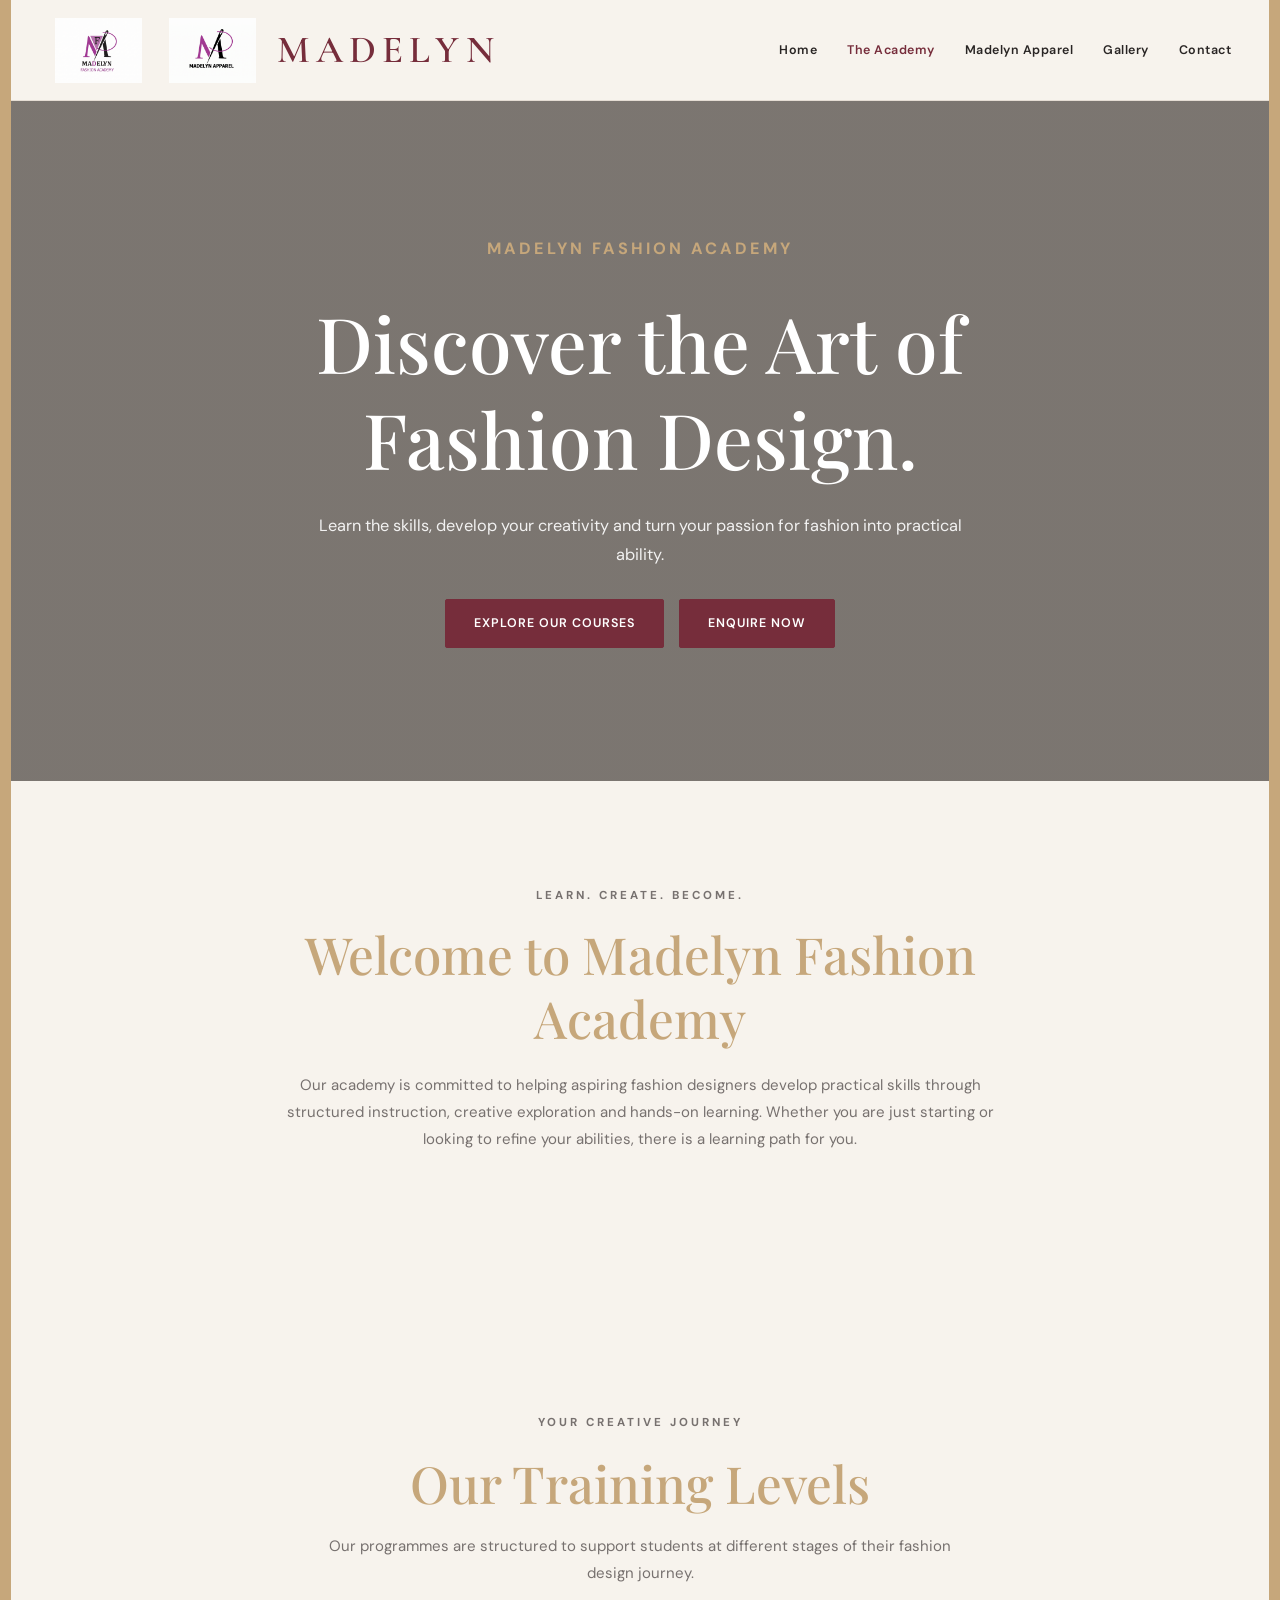
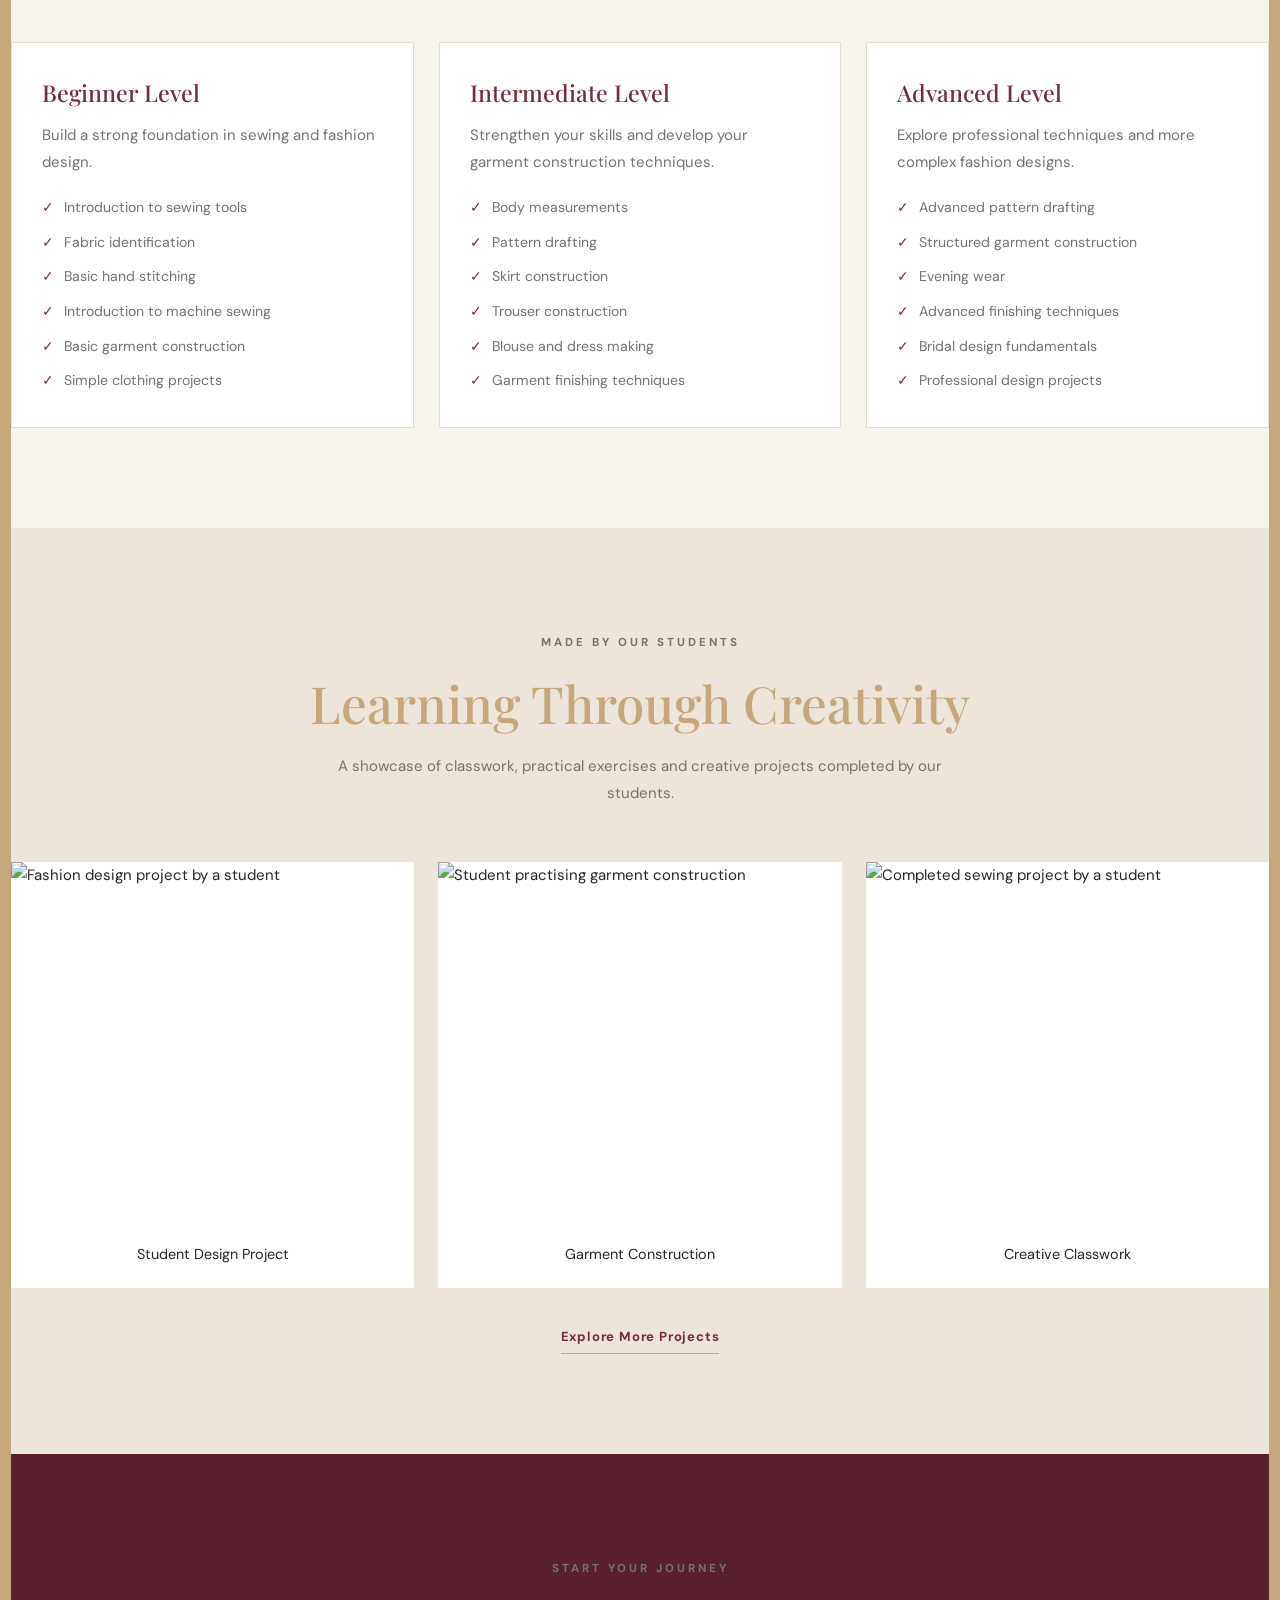
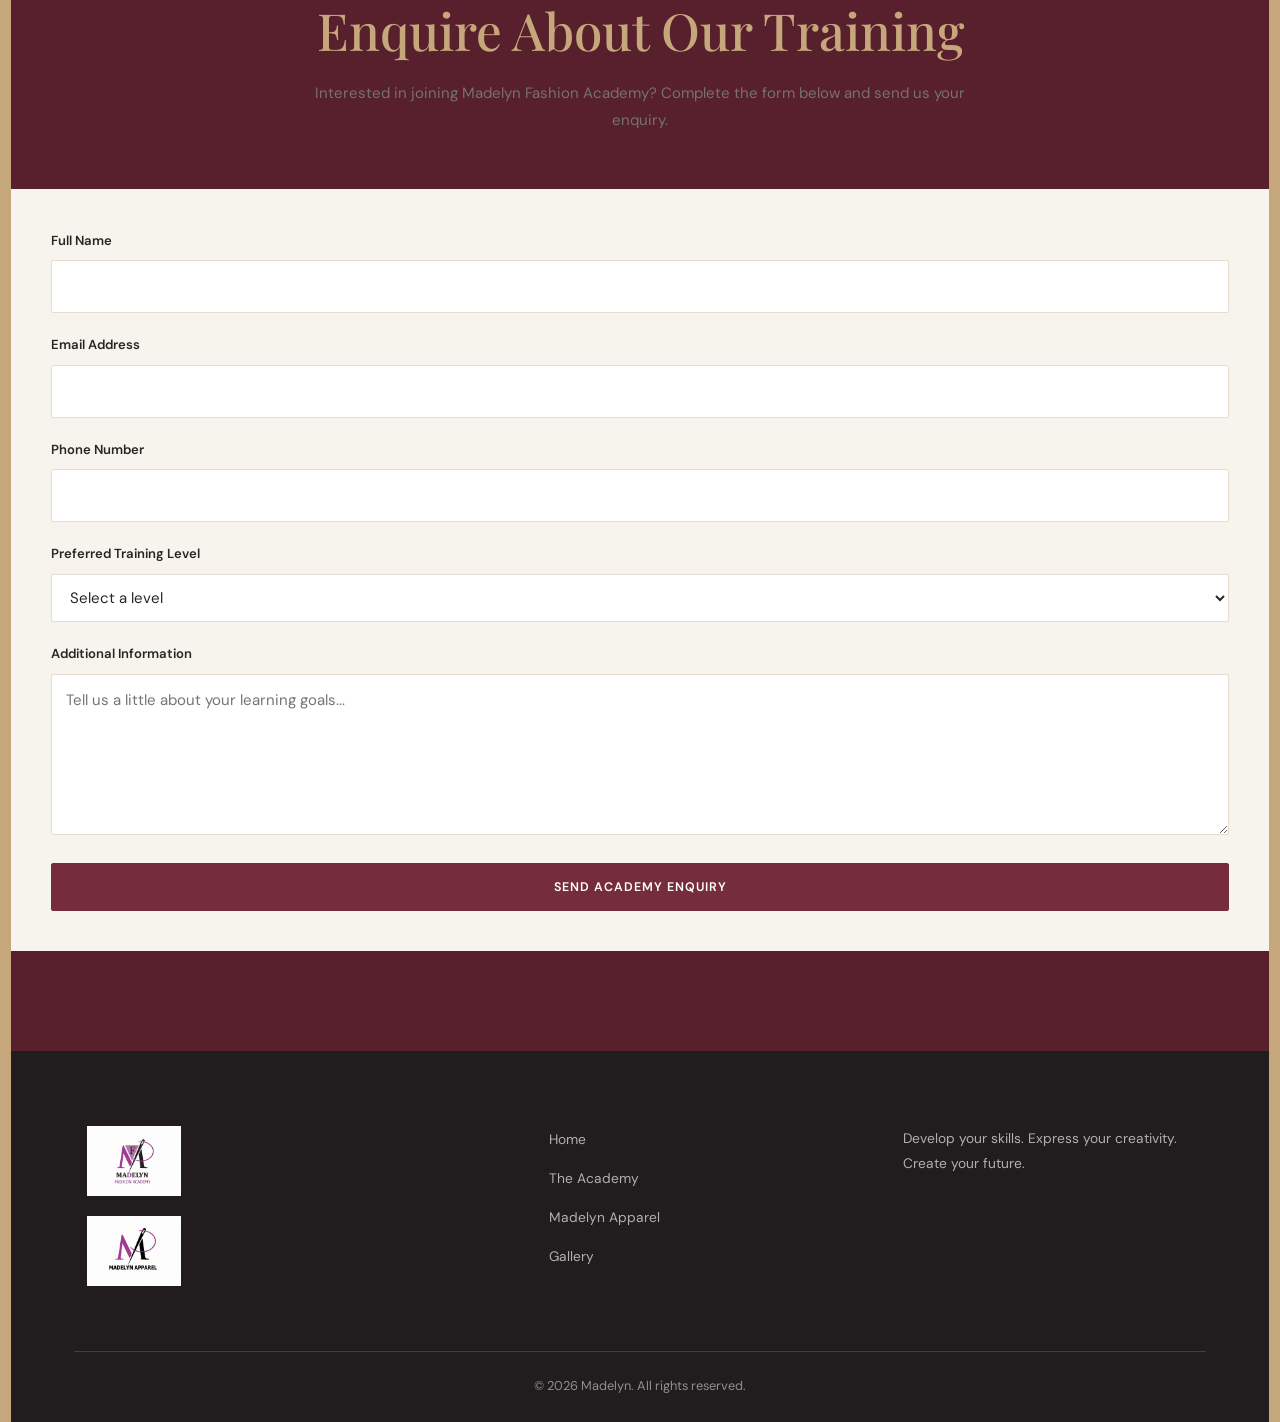
==== academy.html @ 19bf902e "Initial commit" ====
<!doctype html>
<html lang="en">
  <head>
    <meta charset="UTF-8" />
    <meta name="viewport" content="width=device-width, initial-scale=1.0" />

    <meta
      name="description"
      content="Explore Madelyn Fashion Academy's beginner, intermediate and advanced sewing and fashion design programmes." />

    <title>Fashion Academy | Madelyn</title>

    <link rel="preconnect" href="https://fonts.googleapis.com" />
    <link rel="preconnect" href="https://fonts.gstatic.com" crossorigin />

    <link
      href="https://fonts.googleapis.com/css2?family=DM+Sans:wght@400;500;600;700&family=Playfair+Display:wght@400;500;600;700&display=swap"
      rel="stylesheet" />
    <link
      href="https://fonts.googleapis.com/css2?family=Cormorant+Garamond:wght@500;600;700&family=DM+Sans:wght@400;500;600&family=Playfair+Display:wght@400;500;600;700&display=swap"
      rel="stylesheet" />

    <link rel="stylesheet" href="style.css" />
  </head>

  <body>
    <header class="site-header">
      <nav class="main-navigation" aria-label="Main navigation">
        <a href="index.html" class="brand-logos" aria-label="Madelyn homepage">
          <img
            src="images/madelyn_academy_logo.jpg"
            alt="Madelyn Fashion Academy logo" />
          <img
            src="images/madelyn_apparel_logo.jpg"
            alt="Madelyn Apparel logo" />

          <span class="brand-name">MADELYN</span>
        </a>

        <button
          class="menu-toggle"
          aria-label="Open navigation menu"
          aria-expanded="false"
          aria-controls="primary-menu">
          <span></span>
          <span></span>
          <span></span>
        </button>

        <ul class="nav-menu" id="primary-menu">
          <li><a href="index.html">Home</a></li>

          <li class="has-dropdown">
            <a href="academy.html" aria-current="page">The Academy</a>
            <ul class="dropdown">
              <li><a href="#courses">Our Courses</a></li>
              <li><a href="#student-work">Student Projects</a></li>
              <li><a href="#academy-enquiry">Enquiries</a></li>
            </ul>
          </li>

          <li class="has-dropdown">
            <a href="apparel.html">Madelyn Apparel</a>
            <ul class="dropdown">
              <li>
                <a href="apparel.html#bridal-gallery">Bridal Collection</a>
              </li>
              <li>
                <a href="apparel.html#bridal-enquiry">Bridal Enquiries</a>
              </li>
            </ul>
          </li>

          <li><a href="gallery.html">Gallery</a></li>
          <li><a href="index.html#contact">Contact</a></li>
        </ul>
      </nav>
    </header>

    <main>
      <!-- ACADEMY HERO -->
      <section class="hero-section" aria-labelledby="academy-hero-title">
        <div class="hero-content">
          <p class="eyebrow">Madelyn Fashion Academy</p>

          <h1 id="academy-hero-title">
            Discover the Art of
            <span>Fashion Design.</span>
          </h1>

          <p>
            Learn the skills, develop your creativity and turn your passion for
            fashion into practical ability.
          </p>

          <div class="hero-actions">
            <a href="#courses" class="btn btn-primary"> Explore Our Courses </a>

            <a href="#academy-enquiry" class="btn btn-secondary">
              Enquire Now
            </a>
          </div>
        </div>
      </section>

      <!-- ABOUT THE ACADEMY -->
      <section
        class="brand-introduction section-padding"
        aria-labelledby="about-academy-title">
        <header class="section-heading">
          <p class="eyebrow">Learn. Create. Become.</p>

          <h2 id="about-academy-title">Welcome to Madelyn Fashion Academy</h2>

          <p>
            Our academy is committed to helping aspiring fashion designers
            develop practical skills through structured instruction, creative
            exploration and hands-on learning. Whether you are just starting or
            looking to refine your abilities, there is a learning path for you.
          </p>
        </header>
      </section>

      <!-- TRAINING LEVELS -->
      <section
        class="courses-section section-padding"
        id="courses"
        aria-labelledby="courses-title">
        <header class="section-heading">
          <p class="eyebrow">Your Creative Journey</p>

          <h2 id="courses-title">Our Training Levels</h2>

          <p>
            Our programmes are structured to support students at different
            stages of their fashion design journey.
          </p>
        </header>

        <div class="course-grid">
          <article class="course-card">
            <h3>Beginner Level</h3>

            <p>Build a strong foundation in sewing and fashion design.</p>

            <ul>
              <li>Introduction to sewing tools</li>
              <li>Fabric identification</li>
              <li>Basic hand stitching</li>
              <li>Introduction to machine sewing</li>
              <li>Basic garment construction</li>
              <li>Simple clothing projects</li>
            </ul>
          </article>

          <article class="course-card">
            <h3>Intermediate Level</h3>

            <p>
              Strengthen your skills and develop your garment construction
              techniques.
            </p>

            <ul>
              <li>Body measurements</li>
              <li>Pattern drafting</li>
              <li>Skirt construction</li>
              <li>Trouser construction</li>
              <li>Blouse and dress making</li>
              <li>Garment finishing techniques</li>
            </ul>
          </article>

          <article class="course-card">
            <h3>Advanced Level</h3>

            <p>
              Explore professional techniques and more complex fashion designs.
            </p>

            <ul>
              <li>Advanced pattern drafting</li>
              <li>Structured garment construction</li>
              <li>Evening wear</li>
              <li>Advanced finishing techniques</li>
              <li>Bridal design fundamentals</li>
              <li>Professional design projects</li>
            </ul>
          </article>
        </div>
      </section>

      <!-- STUDENT WORK -->
      <section
        class="student-work-section section-padding"
        id="student-work"
        aria-labelledby="student-work-title">
        <header class="section-heading">
          <p class="eyebrow">Made by Our Students</p>

          <h2 id="student-work-title">Learning Through Creativity</h2>

          <p>
            A showcase of classwork, practical exercises and creative projects
            completed by our students.
          </p>
        </header>

        <div class="project-gallery">
          <figure class="project-item">
            <img
              src="images/student-1.jpg"
              alt="Fashion design project by a student"
              loading="lazy" />
            <figcaption>Student Design Project</figcaption>
          </figure>

          <figure class="project-item">
            <img
              src="images/student-2.jpg"
              alt="Student practising garment construction"
              loading="lazy" />
            <figcaption>Garment Construction</figcaption>
          </figure>

          <figure class="project-item">
            <img
              src="images/student-3.jpg"
              alt="Completed sewing project by a student"
              loading="lazy" />
            <figcaption>Creative Classwork</figcaption>
          </figure>
        </div>

        <div class="section-heading" style="margin-top: 35px; margin-bottom: 0">
          <a href="gallery.html" class="text-link"> Explore More Projects </a>
        </div>
      </section>

      <!-- ACADEMY ENQUIRY -->
      <section
        class="enquiry-section section-padding"
        id="academy-enquiry"
        aria-labelledby="academy-enquiry-title">
        <header class="section-heading">
          <p class="eyebrow">Start Your Journey</p>

          <h2 id="academy-enquiry-title">Enquire About Our Training</h2>

          <p>
            Interested in joining Madelyn Fashion Academy? Complete the form
            below and send us your enquiry.
          </p>
        </header>

        <form class="enquiry-form" id="academyForm">
          <div class="form-group">
            <label for="academy-name">Full Name</label>
            <input
              type="text"
              id="academy-name"
              name="name"
              autocomplete="name"
              required />
          </div>

          <div class="form-group">
            <label for="academy-email">Email Address</label>
            <input
              type="email"
              id="academy-email"
              name="email"
              autocomplete="email"
              required />
          </div>

          <div class="form-group">
            <label for="academy-phone">Phone Number</label>
            <input
              type="tel"
              id="academy-phone"
              name="phone"
              autocomplete="tel"
              required />
          </div>

          <div class="form-group">
            <label for="academy-course">Preferred Training Level</label>

            <select id="academy-course" name="course" required>
              <option value="">Select a level</option>
              <option value="Beginner">Beginner</option>
              <option value="Intermediate">Intermediate</option>
              <option value="Advanced">Advanced</option>
            </select>
          </div>

          <div class="form-group">
            <label for="academy-message">Additional Information</label>

            <textarea
              id="academy-message"
              name="message"
              rows="5"
              placeholder="Tell us a little about your learning goals..."></textarea>
          </div>

          <button type="submit" class="btn btn-primary">
            Send Academy Enquiry
          </button>
        </form>
      </section>
    </main>

    <footer class="site-footer">
      <div class="footer-content">
        <div class="footer-brand">
          <a href="index.html">
            <img
              src="images/madelyn_academy_logo.jpg"
              alt="Madelyn Fashion Academy logo" />
          </a>

          <a href="index.html">
            <img
              src="images/madelyn_apparel_logo.jpg"
              alt="Madelyn Apparel logo" />
          </a>
        </div>

        <nav aria-label="Footer navigation">
          <ul>
            <li><a href="index.html">Home</a></li>
            <li><a href="academy.html">The Academy</a></li>
            <li><a href="apparel.html">Madelyn Apparel</a></li>
            <li><a href="gallery.html">Gallery</a></li>
          </ul>
        </nav>

        <p>Develop your skills. Express your creativity. Create your future.</p>
      </div>

      <p class="copyright">
        &copy; <span id="currentYear"></span> Madelyn. All rights reserved.
      </p>
    </footer>

    <a href="#" class="back-to-top" aria-label="Back to top"> &uarr; </a>

    <script src="script.js"></script>
  </body>
</html>
---- style.css ----
/* =====================================================
   MADELYN FASHION
   SHARED WEBSITE STYLESHEET
   Luxury | Editorial | Minimal | Elegant
   Refined Layout | Champagne Side-Framed Website
===================================================== */

/* =====================================================
   01. BRAND VARIABLES
===================================================== */

:root {
  --wine: #762d3b;
  --wine-dark: #57202c;
  --wine-light: #914b58;

  --ivory: #f7f3ed;
  --cream: #ede5da;
  --muted: #77716f;

  --charcoal: #292524;
  --white: #ffffff;

  --border: #e5ddd4;

  /* Gold framing */
  --frame-color: #c6a77b;
  --outer-margin-color: #c6a77b;
  --champagne: #c6a77b;

  /* Typography */
  --heading-font: "Playfair Display", Georgia, serif;
  --body-font: "DM Sans", Arial, sans-serif;

  /* Layout */
  --container: 1200px;
  --section-space: 100px;

  /* Side frame dimensions */
  --frame-width: 0.5px;
  --frame-margin: clamp(5px, 1.5vw, 10px);

  /* Image spacing */
  --image-inset: 12px;

  /* Effects */
  --transition: 0.3s ease;
  --shadow: 0 12px 35px rgba(41, 37, 36, 0.08);
}

/* =====================================================
   02. RESET AND GLOBAL STYLES
===================================================== */

*,
*::before,
*::after {
  margin: 0;
  padding: 0;
  box-sizing: border-box;
}

html {
  min-height: 100%;
  scroll-behavior: smooth;
  scroll-padding-top: 110px;
  overflow-x: clip;

  /* Independent outer side margins */
  background-color: var(--ivory);

  background-image: linear-gradient(
    to right,
    var(--outer-margin-color) 0,
    var(--outer-margin-color) var(--frame-margin),
    transparent var(--frame-margin),
    transparent calc(100% - var(--frame-margin)),
    var(--outer-margin-color) calc(100% - var(--frame-margin)),
    var(--outer-margin-color) 100%
  );

  background-repeat: no-repeat;
  background-size: 100% 100%;
  background-attachment: scroll;
}

body {
  position: relative;
  width: auto;
  min-height: 100vh;

  margin-left: var(--frame-margin);
  margin-right: var(--frame-margin);

  /* Thin champagne vertical lines */
  border-left: var(--frame-width) solid var(--frame-color);
  border-right: var(--frame-width) solid var(--frame-color);

  font-family: var(--body-font);
  font-size: 15px;
  line-height: 1.8;

  color: var(--charcoal);
  background: var(--ivory);

  overflow-x: clip;
}

img {
  display: block;
  max-width: 100%;
  height: auto;
}

a {
  color: inherit;
  text-decoration: none;
}

button,
input,
select,
textarea {
  font: inherit;
}

button {
  cursor: pointer;
}

ul {
  list-style: none;
}

section {
  position: relative;
}

.container {
  width: min(90%, var(--container));
  margin-inline: auto;
}

.section-padding {
  padding-block: var(--section-space);
}

.text-center {
  text-align: center;
}

/* =====================================================
   03. TYPOGRAPHY
===================================================== */

h1,
h2,
h3,
h4 {
  font-family: var(--heading-font);
  font-weight: 500;
  line-height: 1.25;
  color: var(--charcoal);
}

h1 {
  font-size: clamp(2.8rem, 6vw, 5.4rem);
}

h2 {
  font-size: clamp(2.1rem, 4vw, 3.3rem);
}

h3 {
  font-size: 1.45rem;
}

p {
  color: var(--muted);
}

.eyebrow {
  display: inline-block;
  margin-bottom: 18px;

  color: var(--muted, #77716f);
  font-size: 0.72rem;
  font-weight: 700;
  letter-spacing: 3px;
  text-transform: uppercase;
}

.section-heading {
  max-width: 750px;
  margin: 0 auto 55px;
  text-align: center;
}

.section-heading h2 {
  margin-bottom: 18px;
  color: var(--champagne, #c6a77b);
}

.section-heading p {
  max-width: 650px;
  margin-inline: auto;
  text-align: center;
}

.brand-intro,
.brand-introduction {
  max-width: 100%;
  text-align: center;
}

.brand-intro h2,
.brand-introduction h2 {
  margin-bottom: 22px;
}

.brand-intro p,
.brand-introduction p {
  max-width: 750px;
  margin: 0 auto 15px;
  text-align: center;
}

.section-content,
.course-card,
.enquiry-intro {
  text-align: left;
}

/* =====================================================
   04. BUTTONS
===================================================== */

.btn {
  display: inline-flex;
  align-items: center;
  justify-content: center;
  gap: 10px;

  min-height: 48px;
  padding: 12px 28px;

  color: var(--white);
  background: var(--wine);

  border: 1px solid var(--wine);
  border-radius: 2px;

  font-size: 0.78rem;
  font-weight: 600;
  letter-spacing: 1px;
  text-transform: uppercase;

  transition: var(--transition);
}

.btn:hover {
  color: var(--white);
  background: var(--wine-dark);
  border-color: var(--wine-dark);
  transform: translateY(-3px);
}

.btn-outline {
  color: var(--wine);
  background: transparent;
}

.btn-outline:hover {
  color: var(--white);
  background: var(--wine);
}

.btn-light {
  color: var(--wine);
  background: var(--ivory);
  border-color: var(--ivory);
}

.btn-light:hover {
  color: var(--wine-dark);
  background: var(--cream);
  border-color: var(--cream);
}

.section-cta {
  margin-top: 35px;
}

.centered-actions,
.hero-buttons,
.hero-actions {
  display: flex;
  justify-content: center;
  align-items: center;
  flex-wrap: wrap;
  gap: 15px;
  margin-top: 30px;
}

/* =====================================================
   05. HEADER AND BRAND IDENTITY
===================================================== */

.site-header {
  position: sticky;
  top: 0;
  z-index: 1000;

  width: 100%;

  background: rgba(247, 243, 237, 0.97);
  border-bottom: 1px solid var(--border);

  backdrop-filter: blur(12px);
  -webkit-backdrop-filter: blur(12px);
}

.main-navigation {
  position: relative;

  width: min(94%, 1350px);
  min-height: 100px;
  margin-inline: auto;

  display: flex;
  align-items: center;
  justify-content: space-between;
  gap: 30px;
}

/* Brand logo container */

.brand-logos {
  display: flex;
  align-items: center;
  gap: 14px;

  flex-shrink: 0;
  text-decoration: none;
}

.brand-logos img {
  width: 100px;
  max-height: 65px;
  object-fit: contain;
}

/* MADELYN brand name */

.brand-name {
  font-family: "Cormorant Garamond", serif;
  font-size: clamp(2rem, 3vw, 2.8rem);
  font-weight: 600;
  letter-spacing: 0.16em;
  color: var(--wine);
  text-transform: uppercase;
  line-height: 1;
  white-space: nowrap;
  transition: color 0.3s ease;
}

.brand-logos:hover .brand-name {
  color: var(--champagne);
}

.brand-logos:hover .brand-name {
  color: var(--champagne);
}

/* =====================================================
   06. DESKTOP NAVIGATION
===================================================== */

.nav-menu {
  display: flex;
  align-items: center;
  justify-content: flex-end;
  gap: 30px;

  margin-left: auto;
}

.nav-menu > li {
  position: relative;
  flex-shrink: 0;
}

.nav-menu > li > a {
  display: inline-flex;
  align-items: center;
  gap: 6px;

  padding-block: 12px;

  color: var(--charcoal);
  font-size: 0.78rem;
  font-weight: 600;
  letter-spacing: 0.5px;

  transition: var(--transition);
}

.nav-menu > li > a:hover,
.nav-menu > li > a:focus-visible,
.nav-menu > li > a[aria-current="page"] {
  color: var(--wine);
}

/* Desktop dropdown */

.nav-menu .dropdown {
  position: absolute;
  top: 100%;
  left: 0;

  min-width: 230px;
  padding-block: 12px;

  background: var(--white);
  border: 1px solid var(--border);
  box-shadow: var(--shadow);

  opacity: 0;
  visibility: hidden;
  pointer-events: none;

  transform: translateY(10px);
  transition: var(--transition);
}

.nav-menu .has-dropdown:hover > .dropdown,
.nav-menu .has-dropdown:focus-within > .dropdown,
.nav-menu .has-dropdown.open > .dropdown {
  opacity: 1;
  visibility: visible;
  pointer-events: auto;
  transform: translateY(0);
}

.nav-menu .dropdown li {
  width: 100%;
}

.nav-menu .dropdown a {
  display: block;
  padding: 10px 20px;

  color: var(--charcoal);
  font-size: 0.82rem;

  transition: var(--transition);
}

.nav-menu .dropdown a:hover,
.nav-menu .dropdown a:focus-visible {
  color: var(--wine);
  background: var(--ivory);
}

/* Hamburger button */

.menu-toggle {
  display: none;
  align-items: center;
  justify-content: center;
  flex-direction: column;
  gap: 6px;

  width: 44px;
  height: 44px;
  padding: 8px;

  color: var(--wine);
  background: transparent;

  border: 1px solid var(--border);
  border-radius: 2px;
}

.menu-toggle span {
  display: block;
  width: 22px;
  height: 2px;

  background: var(--wine);
  transition: var(--transition);
}

/* =====================================================
   07. HERO SECTIONS
===================================================== */

.hero-section {
  position: relative;
  min-height: 680px;

  display: flex;
  align-items: center;
  justify-content: center;

  overflow: hidden;
  background: var(--cream);
}

.hero-section::before {
  content: "";
  position: absolute;
  inset: 0;

  background: linear-gradient(rgba(41, 37, 36, 0.58), rgba(41, 37, 36, 0.58));

  z-index: 1;
}

.hero-section img.hero-image {
  position: absolute;
  inset: 0;

  width: 100%;
  height: 100%;
  object-fit: cover;
}

.hero-content {
  position: relative;
  z-index: 2;

  width: min(90%, 900px);
  margin-inline: auto;
  padding-block: 100px;

  text-align: center;
}

.hero-content h1 {
  margin-bottom: 25px;
  color: var(--white);
}

.hero-content h1 span {
  display: block;
}

.hero-content p {
  max-width: 680px;
  margin: 0 auto 30px;

  color: rgba(255, 255, 255, 0.9);
  font-size: 1.02rem;
  text-align: center;
}

.hero-content .eyebrow {
  color: var(--champagne);
}

.page-hero {
  min-height: 420px;
}

.page-hero .hero-content {
  padding-block: 75px;
}

/* =====================================================
   08. INTRODUCTION AND BRAND SECTIONS
===================================================== */

.academy-section,
.apparel-section {
  display: grid;
  grid-template-columns: minmax(0, 1fr) minmax(0, 1fr);
  align-items: center;
  gap: 65px;
}

.section-image {
  width: calc(100% - (var(--image-inset) * 2));
  height: 450px;
  min-height: 450px;

  margin-inline: auto;

  overflow: hidden;
  background: var(--cream);
}

.section-image img {
  width: 100%;
  height: 100%;
  object-fit: cover;

  transition: transform 0.7s ease;
}

.section-image:hover img {
  transform: scale(1.04);
}

.section-content {
  padding-left: 30px;
  padding-right: 30px;
}

.section-content h2 {
  margin-bottom: 22px;
}

.section-content p {
  margin-bottom: 18px;
  text-align: left;
}

.section-content .btn {
  margin-top: 12px;
}

/* Academy and Apparel text refinement */

.academy-section .section-content,
.apparel-section .section-content {
  max-width: 600px;
}

.academy-section .section-content h2,
.apparel-section .section-content h2 {
  color: var(--wine);
}

.academy-section .section-content .eyebrow,
.apparel-section .section-content .eyebrow {
  color: var(--wine);
}

/* Text links */

.text-link {
  display: inline-block;
  position: relative;

  padding-bottom: 5px;

  color: var(--wine);
  font-size: 0.82rem;
  font-weight: 700;
  letter-spacing: 0.8px;

  transition: color var(--transition);
}

.text-link::after {
  content: "";
  position: absolute;
  left: 0;
  bottom: 0;

  width: 100%;
  height: 1px;

  background: var(--champagne);

  transform: scaleX(1);
  transform-origin: left;

  transition: transform var(--transition);
}

.text-link:hover {
  color: var(--wine-dark);
}

.text-link:hover::after {
  transform: scaleX(0.65);
}

/* =====================================================
   09. COURSE CARDS
===================================================== */

.course-grid {
  display: grid;
  grid-template-columns: repeat(3, minmax(0, 1fr));
  gap: 25px;
}

.course-card {
  min-width: 0;
  padding: 35px 30px;

  background: var(--white);
  border: 1px solid var(--border);

  transition: var(--transition);
}

.course-card:hover {
  transform: translateY(-6px);
  border-color: var(--champagne);
  box-shadow: var(--shadow);
}

.course-number {
  display: inline-block;
  margin-bottom: 15px;

  color: var(--champagne);
  font-family: var(--heading-font);
  font-size: 2.5rem;
}

.course-card h3 {
  margin-bottom: 15px;
  color: var(--wine);
}

.course-card p {
  margin-bottom: 20px;
  text-align: left;
}

.course-card ul {
  display: grid;
  gap: 12px;
}

.course-card li {
  position: relative;
  padding-left: 22px;

  color: var(--muted);
  font-size: 0.88rem;
  line-height: 1.6;
  text-align: left;
}

.course-card li::before {
  content: "✓";
  position: absolute;
  top: 0;
  left: 0;
  color: var(--wine);
}

/* =====================================================
   10. STUDENT PROJECTS AND GALLERIES
===================================================== */

.student-work-section,
.bridal-gallery-section {
  background: var(--cream);
}

.project-gallery,
.bridal-gallery {
  display: grid;
  grid-template-columns: repeat(3, minmax(0, 1fr));
  gap: 24px;
}

.project-item {
  min-width: 0;
  overflow: hidden;
  background: var(--white);
}

.project-item img {
  width: 100%;
  height: 360px;
  object-fit: cover;

  transition: transform 0.6s ease;
}

.project-item:hover img {
  transform: scale(1.05);
}

.project-item figcaption,
.project-caption {
  padding: 20px;
  color: var(--charcoal);
  font-size: 0.9rem;
  text-align: center;
}

.project-caption h3 {
  margin-bottom: 7px;
  font-size: 1.2rem;
}

.project-caption p {
  font-size: 0.85rem;
  text-align: center;
}

/* Gallery preview link */

.gallery-link {
  margin-top: 35px;
  margin-bottom: 0;
}

/* =====================================================
   11. BRIDAL FEATURE
===================================================== */

.bridal-feature {
  display: grid;
  grid-template-columns: minmax(0, 1fr) minmax(0, 1fr);
  align-items: center;
  gap: 60px;
}

.bridal-feature-image {
  width: calc(100% - (var(--image-inset) * 2));
  height: 500px;
  min-height: 500px;

  margin-inline: auto;

  background: var(--cream);
  overflow: hidden;
}

.bridal-feature-image img {
  width: 100%;
  height: 100%;
  object-fit: cover;
}

.bridal-feature-content h2 {
  margin-bottom: 20px;
}

.bridal-feature-content p {
  margin-bottom: 18px;
  text-align: left;
}

/* =====================================================
   12. ENQUIRY SECTIONS AND FORMS
===================================================== */

.enquiry-section,
.bridal-enquiry-section {
  background: var(--wine-dark);
  color: var(--white);
}

.enquiry-container {
  display: grid;
  grid-template-columns: 0.85fr 1.15fr;
  align-items: start;
  gap: 65px;
}

.enquiry-intro h2 {
  margin-bottom: 20px;
  color: var(--white);
}

.enquiry-intro p {
  margin-bottom: 18px;
  color: rgba(255, 255, 255, 0.76);
  text-align: left;
}

.enquiry-intro .eyebrow {
  color: var(--champagne);
}

.enquiry-form {
  min-width: 0;
  padding: 40px;

  background: var(--ivory);
  color: var(--charcoal);
}

.enquiry-form h3 {
  margin-bottom: 25px;
  color: var(--wine);
}

.form-grid {
  display: grid;
  grid-template-columns: repeat(2, minmax(0, 1fr));
  gap: 20px;
}

.form-group {
  min-width: 0;
  margin-bottom: 20px;
}

.form-group.full-width {
  grid-column: 1 / -1;
}

.form-group label {
  display: block;
  margin-bottom: 8px;

  color: var(--charcoal);
  font-size: 0.82rem;
  font-weight: 600;
  text-align: left;
}

.form-group input,
.form-group select,
.form-group textarea {
  display: block;
  width: 100%;
  min-height: 48px;
  padding: 12px 14px;

  color: var(--charcoal);
  background: var(--white);

  border: 1px solid var(--border);
  border-radius: 2px;
  outline: none;

  transition: var(--transition);
}

.form-group input:focus,
.form-group select:focus,
.form-group textarea:focus {
  border-color: var(--wine);
  box-shadow: 0 0 0 3px rgba(118, 45, 59, 0.08);
}

.form-group textarea {
  min-height: 130px;
  resize: vertical;
}

.enquiry-form .btn {
  width: 100%;
  margin-top: 8px;
}

/* =====================================================
   13. CONTACT SECTION
===================================================== */

.contact-section {
  background: var(--cream);
  text-align: center;
}

.contact-section h2 {
  margin-bottom: 20px;
}

.contact-section p {
  max-width: 650px;
  margin: 0 auto 25px;
  text-align: center;
}

/* Contact buttons in homepage introduction */

.contact-actions {
  justify-content: center;
  margin-top: 25px;
}

/* =====================================================
   14. FOOTER
===================================================== */

.site-footer {
  padding: 75px 0 25px;
  background: #211c1d;
  color: var(--white);
}

.footer-content {
  display: grid;
  grid-template-columns: 1.4fr 1fr 1fr;
  align-items: start;
  gap: 50px;

  width: min(90%, var(--container));
  margin-inline: auto;
  padding-bottom: 45px;
}

/* Footer logos */

.footer-brand {
  display: flex;
  flex-direction: column;
  align-items: flex-start;
  gap: 0;
  min-width: 0;
}

.footer-brand img {
  width: 120px;
  max-height: 70px;
  margin-bottom: 20px;
  object-fit: contain;
}

.footer-brand p {
  max-width: 330px;
  color: rgba(255, 255, 255, 0.65);
  text-align: left;
}

.footer-column h3 {
  margin-bottom: 20px;

  color: var(--white);
  font-family: var(--body-font);
  font-size: 0.85rem;
  font-weight: 600;
  letter-spacing: 1px;
  text-transform: uppercase;
}

.footer-column ul,
.footer-content nav ul {
  display: grid;
  gap: 12px;
}

.footer-column a,
.footer-content nav a {
  color: rgba(255, 255, 255, 0.65);
  font-size: 0.86rem;
  transition: var(--transition);
}

.footer-column a:hover,
.footer-content nav a:hover {
  color: var(--champagne);
}

.footer-content > p {
  color: rgba(255, 255, 255, 0.65);
  font-size: 0.86rem;
  text-align: left;
}

.copyright {
  width: min(90%, var(--container));
  margin-inline: auto;
  padding-top: 22px;

  border-top: 1px solid rgba(255, 255, 255, 0.15);

  color: rgba(255, 255, 255, 0.5);
  font-size: 0.8rem;
  text-align: center;
}

/* =====================================================
   15. BACK TO TOP
===================================================== */

.back-to-top {
  position: fixed;
  right: 25px;
  bottom: 25px;
  z-index: 999;

  width: 48px;
  height: 48px;

  display: flex;
  align-items: center;
  justify-content: center;

  color: var(--white);
  background: var(--wine);

  border: none;
  border-radius: 50%;

  font-size: 1.3rem;
  box-shadow: var(--shadow);

  opacity: 0;
  visibility: hidden;
  pointer-events: none;

  transform: translateY(10px);
  transition: var(--transition);
}

.back-to-top.visible {
  opacity: 1;
  visibility: visible;
  pointer-events: auto;
  transform: translateY(0);
}

.back-to-top:hover {
  color: var(--white);
  background: var(--wine-dark);
}

/* =====================================================
   16. TABLET AND COMPACT DESKTOP
===================================================== */

@media (max-width: 1050px) {
  :root {
    --section-space: 80px;
    --image-inset: 9px;
  }

  .main-navigation {
    gap: 18px;
  }

  .brand-logos {
    gap: 10px;
  }

  .brand-logos img {
    width: 76px;
  }

  .brand-name {
    font-size: 1.35rem;
    letter-spacing: 0.14em;
    margin-left: 4px;
  }

  .nav-menu {
    gap: 18px;
  }

  .nav-menu > li > a {
    font-size: 0.74rem;
  }

  .academy-section,
  .apparel-section,
  .bridal-feature {
    gap: 35px;
  }

  .section-image {
    height: 420px;
    min-height: 420px;
  }

  .bridal-feature-image {
    height: 460px;
    min-height: 460px;
  }

  .course-grid {
    grid-template-columns: repeat(2, minmax(0, 1fr));
  }

  .enquiry-container {
    gap: 35px;
  }

  .enquiry-form {
    padding: 35px;
  }
}

/* =====================================================
   17. MOBILE NAVIGATION AND TABLET LAYOUT
===================================================== */

@media (max-width: 768px) {
  :root {
    --section-space: 70px;
    --image-inset: 7px;
  }

  html {
    scroll-padding-top: 85px;
  }

  .container {
    width: 90%;
  }

  /* Header */

  .main-navigation {
    width: 90%;
    min-height: 78px;

    display: flex;
    align-items: center;
    justify-content: space-between;
    gap: 15px;
  }

  .brand-logos {
    gap: 7px;
  }

  .brand-logos img {
    width: 58px;
    max-height: 48px;
  }

  .brand-name {
    font-size: 1.15rem;
    letter-spacing: 0.12em;
    margin-left: 4px;
  }

  /* Hamburger */

  .menu-toggle {
    display: flex;
    flex-shrink: 0;
    margin-left: auto;
    z-index: 1002;
  }

  .menu-toggle.active span:nth-child(1) {
    transform: translateY(8px) rotate(45deg);
  }

  .menu-toggle.active span:nth-child(2) {
    opacity: 0;
  }

  .menu-toggle.active span:nth-child(3) {
    transform: translateY(-8px) rotate(-45deg);
  }

  /* Main mobile dropdown */

  .nav-menu {
    position: absolute;
    top: 100%;
    right: 0;
    left: auto;

    display: none;
    flex-direction: column;
    align-items: stretch;
    justify-content: flex-start;
    gap: 0;

    width: 100%;
    max-height: calc(100vh - 90px);
    overflow-y: auto;

    margin: 0;
    padding: 12px 0;

    background: var(--ivory);
    border: 1px solid var(--border);
    box-shadow: 0 12px 30px rgba(41, 37, 36, 0.12);

    z-index: 1001;
  }

  .nav-menu.active {
    display: flex;
  }

  .nav-menu > li {
    width: 100%;
    flex-shrink: 0;
  }

  .nav-menu > li > a {
    display: flex;
    align-items: center;
    justify-content: space-between;

    width: 100%;
    padding: 14px 22px;

    font-size: 0.88rem;
    border-bottom: 1px solid var(--border);
  }

  .nav-menu > li:last-child > a {
    border-bottom: none;
  }

  /* Nested mobile dropdowns */

  .nav-menu .dropdown {
    position: static;

    display: none;
    width: 100%;
    min-width: 100%;

    padding: 5px 0;

    background: var(--cream);
    border: none;
    box-shadow: none;

    opacity: 1;
    visibility: visible;
    pointer-events: auto;
    transform: none;
  }

  .nav-menu .has-dropdown.open > .dropdown {
    display: block;
  }

  .nav-menu .dropdown a {
    display: block;
    padding: 12px 35px;

    color: var(--muted);
    font-size: 0.84rem;

    border-bottom: 1px solid rgba(118, 45, 59, 0.08);
  }

  .nav-menu .dropdown li:last-child a {
    border-bottom: none;
  }

  /* Hero */

  .hero-section {
    min-height: 560px;
  }

  .page-hero {
    min-height: 360px;
  }

  .hero-content {
    padding-block: 75px;
  }

  .hero-content p {
    font-size: 0.95rem;
  }

  /* Main content */

  .academy-section,
  .apparel-section,
  .bridal-feature,
  .enquiry-container {
    grid-template-columns: minmax(0, 1fr);
    gap: 35px;
  }

  .section-image {
    height: 350px;
    min-height: 350px;
  }

  .section-content {
    padding-left: 15px;
    padding-right: 15px;
  }

  .bridal-feature-image {
    height: 400px;
    min-height: 400px;
  }

  .course-grid {
    grid-template-columns: 1fr;
  }

  .project-gallery,
  .bridal-gallery {
    grid-template-columns: repeat(2, minmax(0, 1fr));
  }

  .project-item img {
    height: 280px;
  }

  /* Footer layout */

  .footer-content {
    grid-template-columns: repeat(2, minmax(0, 1fr));
    gap: 35px;
  }

  .footer-brand {
    grid-column: 1 / -1;

    display: grid;
    grid-template-columns: repeat(2, minmax(0, max-content));
    align-items: center;
    justify-content: start;
    column-gap: 25px;
    row-gap: 12px;
  }

  .footer-brand img {
    width: 100px;
    max-width: 100%;
    max-height: 65px;
    margin-bottom: 0;
    object-fit: contain;
  }

  .footer-brand p {
    grid-column: 1 / -1;
    max-width: 400px;
    margin-top: 8px;
  }

  .enquiry-form {
    padding: 35px;
  }
}

/* =====================================================
   18. SMALL MOBILE SCREENS
===================================================== */

@media (max-width: 480px) {
  :root {
    --section-space: 60px;
    --image-inset: 5px;
  }

  .container {
    width: 90%;
  }

  .main-navigation {
    width: 94%;
    min-height: 72px;
    gap: 8px;
  }

  .brand-logos {
    gap: 5px;
  }

  .brand-logos img {
    width: 45px;
    max-height: 42px;
  }

  .brand-name {
    font-size: 0.95rem;
    letter-spacing: 0.1em;
    margin-left: 3px;
  }

  .menu-toggle {
    width: 40px;
    height: 40px;
  }

  .nav-menu {
    max-height: calc(100vh - 82px);
  }

  .nav-menu > li > a {
    padding: 13px 18px;
    font-size: 0.85rem;
  }

  .nav-menu .dropdown a {
    padding: 11px 30px;
    font-size: 0.82rem;
  }

  h1 {
    font-size: 2.55rem;
  }

  h2 {
    font-size: 2rem;
  }

  .hero-section {
    min-height: 520px;
  }

  .hero-buttons,
  .hero-actions {
    flex-direction: column;
    align-items: stretch;
  }

  .hero-buttons .btn,
  .hero-actions .btn {
    width: 100%;
  }

  .section-heading {
    margin-bottom: 40px;
  }

  .section-image {
    height: 320px;
    min-height: 320px;
  }

  .bridal-feature-image {
    height: 350px;
    min-height: 350px;
  }

  .project-gallery,
  .bridal-gallery {
    grid-template-columns: 1fr;
  }

  .project-item img {
    height: 340px;
  }

  .form-grid {
    grid-template-columns: 1fr;
    gap: 0;
  }

  .enquiry-form {
    padding: 25px 18px;
  }

  /* Footer */

  .footer-content {
    grid-template-columns: 1fr;
    gap: 30px;
  }

  .footer-brand {
    grid-column: auto;

    grid-template-columns: repeat(2, minmax(0, max-content));
    justify-content: start;
    column-gap: 18px;
    row-gap: 10px;
  }

  .footer-brand img {
    width: 85px;
    max-height: 58px;
    margin-bottom: 0;
  }

  .footer-brand p {
    grid-column: 1 / -1;
    margin-top: 8px;
  }

  .back-to-top {
    right: 15px;
    bottom: 15px;
    width: 42px;
    height: 42px;
  }
}

/* =====================================================
   19. ACCESSIBILITY AND REDUCED MOTION
===================================================== */

a:focus-visible,
button:focus-visible,
input:focus-visible,
select:focus-visible,
textarea:focus-visible {
  outline: 2px solid var(--champagne);
  outline-offset: 3px;
}

@media (prefers-reduced-motion: reduce) {
  html {
    scroll-behavior: auto;
  }

  *,
  *::before,
  *::after {
    transition-duration: 0.01ms !important;
    animation-duration: 0.01ms !important;
    animation-iteration-count: 1 !important;
  }
}
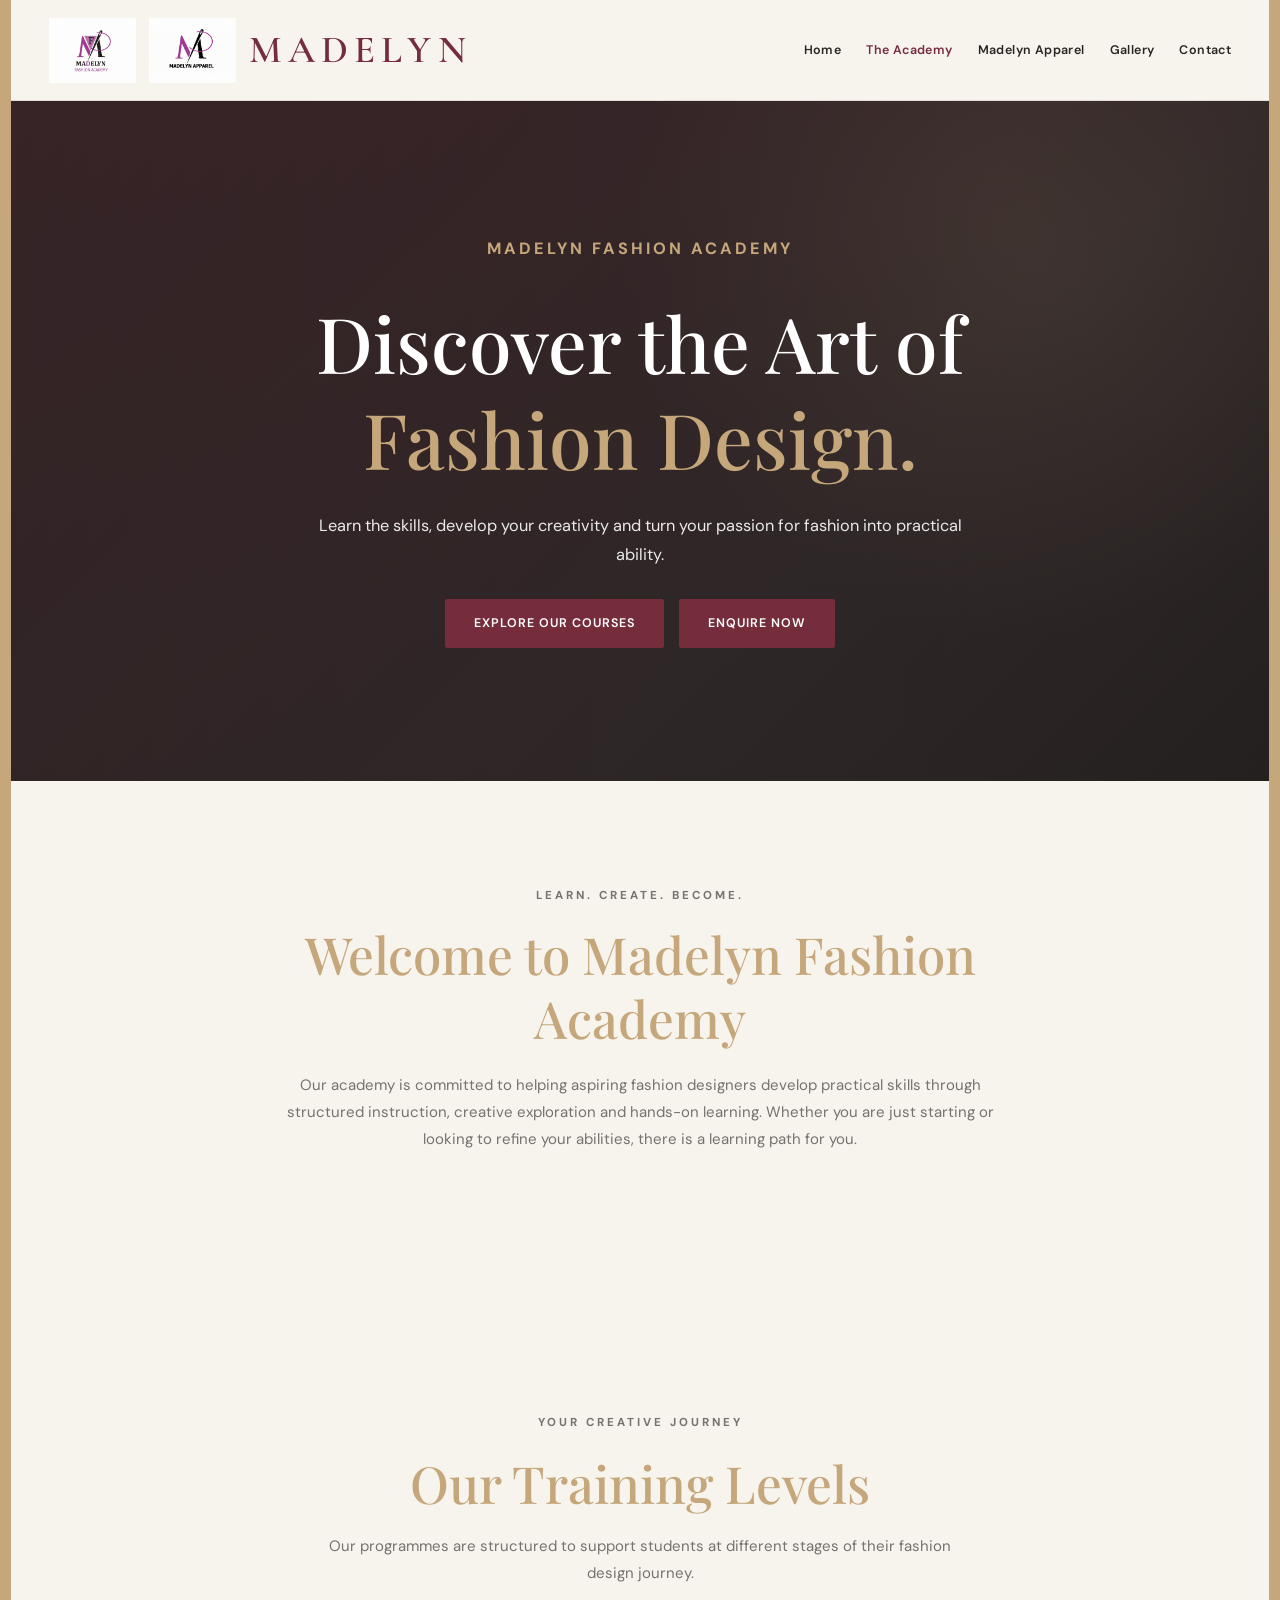
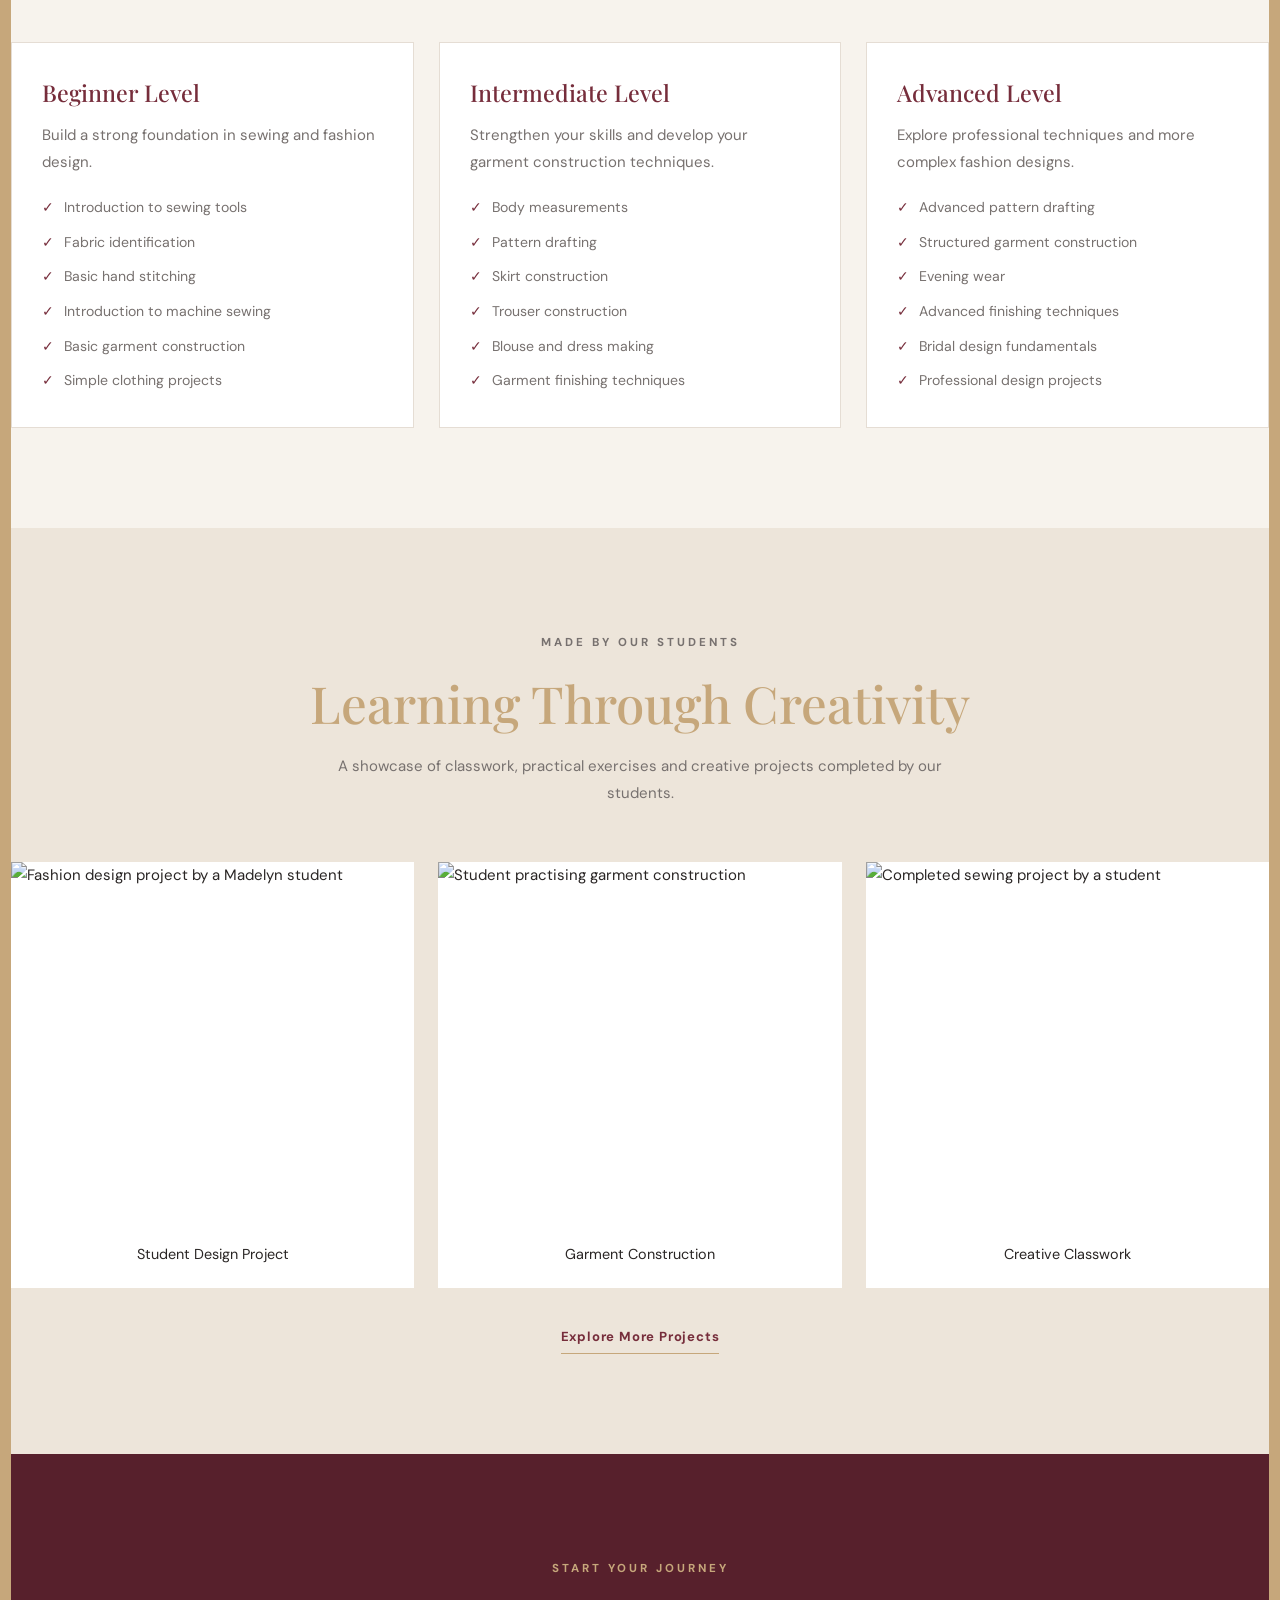
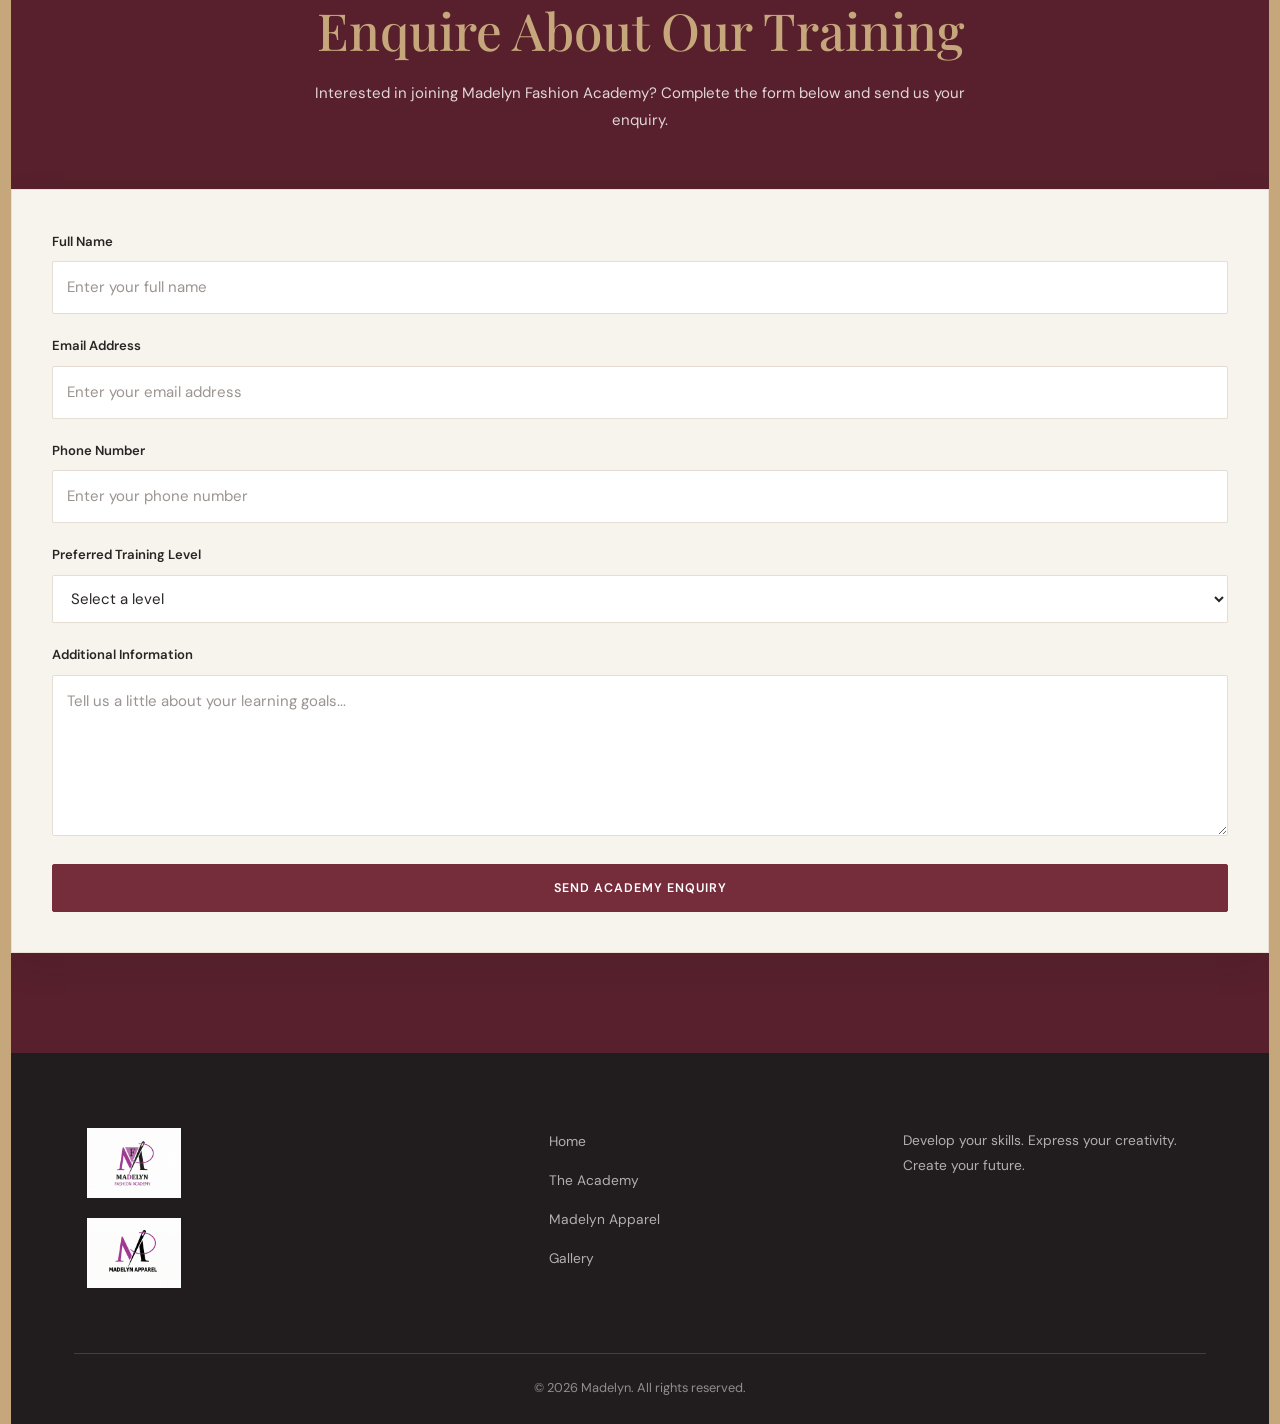
==== commit f7ba67d8: "feat: refine Madelyn Fashion website design and integrate enquiry functionality **HTML Updates** - C" ====
--- a/academy.html
+++ b/academy.html
@@ -8,28 +8,31 @@
       name="description"
       content="Explore Madelyn Fashion Academy's beginner, intermediate and advanced sewing and fashion design programmes." />
 
+    <meta name="theme-color" content="#f7f3ed" />
+
     <title>Fashion Academy | Madelyn</title>
 
+    <!-- Google Fonts -->
     <link rel="preconnect" href="https://fonts.googleapis.com" />
     <link rel="preconnect" href="https://fonts.gstatic.com" crossorigin />
 
     <link
-      href="https://fonts.googleapis.com/css2?family=DM+Sans:wght@400;500;600;700&family=Playfair+Display:wght@400;500;600;700&display=swap"
+      href="https://fonts.googleapis.com/css2?family=Cormorant+Garamond:wght@500;600;700&family=DM+Sans:wght@400;500;600;700&family=Playfair+Display:wght@400;500;600;700&display=swap"
       rel="stylesheet" />
-    <link
-      href="https://fonts.googleapis.com/css2?family=Cormorant+Garamond:wght@500;600;700&family=DM+Sans:wght@400;500;600&family=Playfair+Display:wght@400;500;600;700&display=swap"
-      rel="stylesheet" />
-
+
+    <!-- Main Stylesheet -->
     <link rel="stylesheet" href="style.css" />
   </head>
 
   <body>
+    <!-- HEADER / NAVIGATION -->
     <header class="site-header">
       <nav class="main-navigation" aria-label="Main navigation">
         <a href="index.html" class="brand-logos" aria-label="Madelyn homepage">
           <img
             src="images/madelyn_academy_logo.jpg"
             alt="Madelyn Fashion Academy logo" />
+
           <img
             src="images/madelyn_apparel_logo.jpg"
             alt="Madelyn Apparel logo" />
@@ -38,6 +41,7 @@
         </a>
 
         <button
+          type="button"
           class="menu-toggle"
           aria-label="Open navigation menu"
           aria-expanded="false"
@@ -48,35 +52,56 @@
         </button>
 
         <ul class="nav-menu" id="primary-menu">
-          <li><a href="index.html">Home</a></li>
+          <li>
+            <a href="index.html">Home</a>
+          </li>
 
           <li class="has-dropdown">
-            <a href="academy.html" aria-current="page">The Academy</a>
-            <ul class="dropdown">
-              <li><a href="#courses">Our Courses</a></li>
-              <li><a href="#student-work">Student Projects</a></li>
-              <li><a href="#academy-enquiry">Enquiries</a></li>
-            </ul>
-          </li>
-
-          <li class="has-dropdown">
-            <a href="apparel.html">Madelyn Apparel</a>
+            <a href="academy.html" aria-current="page" aria-haspopup="true">
+              The Academy
+            </a>
+
             <ul class="dropdown">
               <li>
-                <a href="apparel.html#bridal-gallery">Bridal Collection</a>
+                <a href="#courses">Our Courses</a>
               </li>
+
               <li>
-                <a href="apparel.html#bridal-enquiry">Bridal Enquiries</a>
+                <a href="#student-work">Student Projects</a>
+              </li>
+
+              <li>
+                <a href="#academy-enquiry">Enquiries</a>
               </li>
             </ul>
           </li>
 
-          <li><a href="gallery.html">Gallery</a></li>
-          <li><a href="index.html#contact">Contact</a></li>
+          <li class="has-dropdown">
+            <a href="apparel.html" aria-haspopup="true"> Madelyn Apparel </a>
+
+            <ul class="dropdown">
+              <li>
+                <a href="apparel.html#bridal-gallery"> Bridal Collection </a>
+              </li>
+
+              <li>
+                <a href="apparel.html#bridal-enquiry"> Bridal Enquiries </a>
+              </li>
+            </ul>
+          </li>
+
+          <li>
+            <a href="gallery.html">Gallery</a>
+          </li>
+
+          <li>
+            <a href="index.html#contact">Contact</a>
+          </li>
         </ul>
       </nav>
     </header>
 
+    <!-- MAIN CONTENT -->
     <main>
       <!-- ACADEMY HERO -->
       <section class="hero-section" aria-labelledby="academy-hero-title">
@@ -138,6 +163,7 @@
         </header>
 
         <div class="course-grid">
+          <!-- BEGINNER -->
           <article class="course-card">
             <h3>Beginner Level</h3>
 
@@ -153,6 +179,7 @@
             </ul>
           </article>
 
+          <!-- INTERMEDIATE -->
           <article class="course-card">
             <h3>Intermediate Level</h3>
 
@@ -171,6 +198,7 @@
             </ul>
           </article>
 
+          <!-- ADVANCED -->
           <article class="course-card">
             <h3>Advanced Level</h3>
 
@@ -210,8 +238,9 @@
           <figure class="project-item">
             <img
               src="images/student-1.jpg"
-              alt="Fashion design project by a student"
+              alt="Fashion design project by a Madelyn student"
               loading="lazy" />
+
             <figcaption>Student Design Project</figcaption>
           </figure>
 
@@ -220,6 +249,7 @@
               src="images/student-2.jpg"
               alt="Student practising garment construction"
               loading="lazy" />
+
             <figcaption>Garment Construction</figcaption>
           </figure>
 
@@ -228,11 +258,12 @@
               src="images/student-3.jpg"
               alt="Completed sewing project by a student"
               loading="lazy" />
+
             <figcaption>Creative Classwork</figcaption>
           </figure>
         </div>
 
-        <div class="section-heading" style="margin-top: 35px; margin-bottom: 0">
+        <div class="section-heading gallery-link">
           <a href="gallery.html" class="text-link"> Explore More Projects </a>
         </div>
       </section>
@@ -253,50 +284,59 @@
           </p>
         </header>
 
-        <form class="enquiry-form" id="academyForm">
+        <form class="enquiry-form" id="academyForm" method="post">
           <div class="form-group">
             <label for="academy-name">Full Name</label>
+
             <input
               type="text"
               id="academy-name"
               name="name"
               autocomplete="name"
+              placeholder="Enter your full name"
               required />
           </div>
 
           <div class="form-group">
             <label for="academy-email">Email Address</label>
+
             <input
               type="email"
               id="academy-email"
               name="email"
               autocomplete="email"
+              placeholder="Enter your email address"
               required />
           </div>
 
           <div class="form-group">
             <label for="academy-phone">Phone Number</label>
+
             <input
               type="tel"
               id="academy-phone"
               name="phone"
               autocomplete="tel"
+              placeholder="Enter your phone number"
               required />
           </div>
 
           <div class="form-group">
-            <label for="academy-course">Preferred Training Level</label>
+            <label for="academy-course"> Preferred Training Level </label>
 
             <select id="academy-course" name="course" required>
               <option value="">Select a level</option>
+
               <option value="Beginner">Beginner</option>
+
               <option value="Intermediate">Intermediate</option>
+
               <option value="Advanced">Advanced</option>
             </select>
           </div>
 
           <div class="form-group">
-            <label for="academy-message">Additional Information</label>
+            <label for="academy-message"> Additional Information </label>
 
             <textarea
               id="academy-message"
@@ -312,28 +352,42 @@
       </section>
     </main>
 
+    <!-- FOOTER -->
     <footer class="site-footer">
       <div class="footer-content">
         <div class="footer-brand">
-          <a href="index.html">
+          <a href="index.html" aria-label="Madelyn Fashion Academy">
             <img
               src="images/madelyn_academy_logo.jpg"
-              alt="Madelyn Fashion Academy logo" />
+              alt="Madelyn Fashion Academy logo"
+              loading="lazy" />
           </a>
 
-          <a href="index.html">
+          <a href="index.html" aria-label="Madelyn Apparel">
             <img
               src="images/madelyn_apparel_logo.jpg"
-              alt="Madelyn Apparel logo" />
+              alt="Madelyn Apparel logo"
+              loading="lazy" />
           </a>
         </div>
 
         <nav aria-label="Footer navigation">
           <ul>
-            <li><a href="index.html">Home</a></li>
-            <li><a href="academy.html">The Academy</a></li>
-            <li><a href="apparel.html">Madelyn Apparel</a></li>
-            <li><a href="gallery.html">Gallery</a></li>
+            <li>
+              <a href="index.html">Home</a>
+            </li>
+
+            <li>
+              <a href="academy.html" aria-current="page"> The Academy </a>
+            </li>
+
+            <li>
+              <a href="apparel.html">Madelyn Apparel</a>
+            </li>
+
+            <li>
+              <a href="gallery.html">Gallery</a>
+            </li>
           </ul>
         </nav>
 
@@ -341,12 +395,15 @@
       </div>
 
       <p class="copyright">
-        &copy; <span id="currentYear"></span> Madelyn. All rights reserved.
+        &copy; <span id="currentYear"></span>
+        Madelyn. All rights reserved.
       </p>
     </footer>
 
+    <!-- BACK TO TOP -->
     <a href="#" class="back-to-top" aria-label="Back to top"> &uarr; </a>
 
-    <script src="script.js"></script>
+    <!-- SHARED JAVASCRIPT -->
+    <script src="script.js" defer></script>
   </body>
 </html>
--- a/style.css
+++ b/style.css
@@ -1,8 +1,10 @@
 /* =====================================================
    MADELYN FASHION
    SHARED WEBSITE STYLESHEET
+
    Luxury | Editorial | Minimal | Elegant
-   Refined Layout | Champagne Side-Framed Website
+   Champagne Framing | Responsive Layout
+   Refined Typography | Consistent Components
 ===================================================== */
 
 /* =====================================================
@@ -23,29 +25,25 @@
 
   --border: #e5ddd4;
 
-  /* Gold framing */
+  --champagne: #c6a77b;
   --frame-color: #c6a77b;
   --outer-margin-color: #c6a77b;
-  --champagne: #c6a77b;
-
-  /* Typography */
+
   --heading-font: "Playfair Display", Georgia, serif;
   --body-font: "DM Sans", Arial, sans-serif;
-
-  /* Layout */
+  --brand-font: "Cormorant Garamond", Georgia, serif;
+
   --container: 1200px;
   --section-space: 100px;
 
-  /* Side frame dimensions */
-  --frame-width: 0.5px;
-  --frame-margin: clamp(5px, 1.5vw, 10px);
-
-  /* Image spacing */
+  --frame-width: 1px;
+  --frame-margin: clamp(5px, 1.2vw, 10px);
+
   --image-inset: 12px;
 
-  /* Effects */
   --transition: 0.3s ease;
   --shadow: 0 12px 35px rgba(41, 37, 36, 0.08);
+  --shadow-hover: 0 18px 45px rgba(41, 37, 36, 0.13);
 }
 
 /* =====================================================
@@ -66,7 +64,6 @@
   scroll-padding-top: 110px;
   overflow-x: clip;
 
-  /* Independent outer side margins */
   background-color: var(--ivory);
 
   background-image: linear-gradient(
@@ -81,7 +78,6 @@
 
   background-repeat: no-repeat;
   background-size: 100% 100%;
-  background-attachment: scroll;
 }
 
 body {
@@ -89,10 +85,8 @@
   width: auto;
   min-height: 100vh;
 
-  margin-left: var(--frame-margin);
-  margin-right: var(--frame-margin);
-
-  /* Thin champagne vertical lines */
+  margin-inline: var(--frame-margin);
+
   border-left: var(--frame-width) solid var(--frame-color);
   border-right: var(--frame-width) solid var(--frame-color);
 
@@ -136,6 +130,10 @@
   position: relative;
 }
 
+main {
+  width: 100%;
+}
+
 .container {
   width: min(90%, var(--container));
   margin-inline: auto;
@@ -147,6 +145,11 @@
 
 .text-center {
   text-align: center;
+}
+
+::selection {
+  color: var(--white);
+  background: var(--wine);
 }
 
 /* =====================================================
@@ -183,7 +186,7 @@
   display: inline-block;
   margin-bottom: 18px;
 
-  color: var(--muted, #77716f);
+  color: var(--muted);
   font-size: 0.72rem;
   font-weight: 700;
   letter-spacing: 3px;
@@ -191,14 +194,14 @@
 }
 
 .section-heading {
-  max-width: 750px;
+  width: min(100%, 750px);
   margin: 0 auto 55px;
   text-align: center;
 }
 
 .section-heading h2 {
   margin-bottom: 18px;
-  color: var(--champagne, #c6a77b);
+  color: var(--champagne);
 }
 
 .section-heading p {
@@ -209,7 +212,7 @@
 
 .brand-intro,
 .brand-introduction {
-  max-width: 100%;
+  width: 100%;
   text-align: center;
 }
 
@@ -253,9 +256,15 @@
   font-size: 0.78rem;
   font-weight: 600;
   letter-spacing: 1px;
+  text-align: center;
   text-transform: uppercase;
 
-  transition: var(--transition);
+  transition:
+    background var(--transition),
+    color var(--transition),
+    border-color var(--transition),
+    transform var(--transition),
+    box-shadow var(--transition);
 }
 
 .btn:hover {
@@ -263,6 +272,18 @@
   background: var(--wine-dark);
   border-color: var(--wine-dark);
   transform: translateY(-3px);
+  box-shadow: 0 7px 18px rgba(87, 32, 44, 0.15);
+}
+
+.btn:active {
+  transform: translateY(-1px);
+}
+
+.btn:disabled {
+  opacity: 0.65;
+  cursor: not-allowed;
+  transform: none;
+  box-shadow: none;
 }
 
 .btn-outline {
@@ -330,22 +351,22 @@
   display: flex;
   align-items: center;
   justify-content: space-between;
-  gap: 30px;
-}
-
-/* Brand logo container */
+  gap: 25px;
+}
+
+/* Brand logos */
 
 .brand-logos {
   display: flex;
   align-items: center;
-  gap: 14px;
+  gap: 12px;
 
   flex-shrink: 0;
   text-decoration: none;
 }
 
 .brand-logos img {
-  width: 100px;
+  width: 88px;
   max-height: 65px;
   object-fit: contain;
 }
@@ -353,19 +374,17 @@
 /* MADELYN brand name */
 
 .brand-name {
-  font-family: "Cormorant Garamond", serif;
+  font-family: var(--brand-font);
   font-size: clamp(2rem, 3vw, 2.8rem);
   font-weight: 600;
   letter-spacing: 0.16em;
+
   color: var(--wine);
   text-transform: uppercase;
   line-height: 1;
   white-space: nowrap;
-  transition: color 0.3s ease;
-}
-
-.brand-logos:hover .brand-name {
-  color: var(--champagne);
+
+  transition: color var(--transition);
 }
 
 .brand-logos:hover .brand-name {
@@ -380,7 +399,7 @@
   display: flex;
   align-items: center;
   justify-content: flex-end;
-  gap: 30px;
+  gap: 25px;
 
   margin-left: auto;
 }
@@ -400,9 +419,9 @@
   color: var(--charcoal);
   font-size: 0.78rem;
   font-weight: 600;
-  letter-spacing: 0.5px;
-
-  transition: var(--transition);
+  letter-spacing: 0.4px;
+
+  transition: color var(--transition);
 }
 
 .nav-menu > li > a:hover,
@@ -430,7 +449,11 @@
   pointer-events: none;
 
   transform: translateY(10px);
-  transition: var(--transition);
+
+  transition:
+    opacity var(--transition),
+    visibility var(--transition),
+    transform var(--transition);
 }
 
 .nav-menu .has-dropdown:hover > .dropdown,
@@ -453,7 +476,9 @@
   color: var(--charcoal);
   font-size: 0.82rem;
 
-  transition: var(--transition);
+  transition:
+    color var(--transition),
+    background var(--transition);
 }
 
 .nav-menu .dropdown a:hover,
@@ -497,6 +522,8 @@
 
 .hero-section {
   position: relative;
+  isolation: isolate;
+
   min-height: 680px;
 
   display: flex;
@@ -504,27 +531,48 @@
   justify-content: center;
 
   overflow: hidden;
-  background: var(--cream);
-}
+
+  /* Elegant fallback where no hero image is supplied */
+  background:
+    radial-gradient(
+      circle at 80% 20%,
+      rgba(198, 167, 123, 0.2),
+      transparent 35%
+    ),
+    linear-gradient(135deg, var(--wine-dark), #34282a 65%, #211c1d);
+}
+
+/* Dark overlay for hero images */
 
 .hero-section::before {
   content: "";
   position: absolute;
   inset: 0;
 
-  background: linear-gradient(rgba(41, 37, 36, 0.58), rgba(41, 37, 36, 0.58));
+  background: linear-gradient(
+    90deg,
+    rgba(41, 37, 36, 0.72),
+    rgba(41, 37, 36, 0.42)
+  );
 
   z-index: 1;
 }
+
+/* Hero image */
 
 .hero-section img.hero-image {
   position: absolute;
   inset: 0;
+  z-index: 0;
 
   width: 100%;
   height: 100%;
+
   object-fit: cover;
-}
+  object-position: center;
+}
+
+/* Hero content */
 
 .hero-content {
   position: relative;
@@ -544,6 +592,7 @@
 
 .hero-content h1 span {
   display: block;
+  color: var(--champagne);
 }
 
 .hero-content p {
@@ -579,6 +628,8 @@
   gap: 65px;
 }
 
+/* Feature images */
+
 .section-image {
   width: calc(100% - (var(--image-inset) * 2));
   height: 450px;
@@ -602,9 +653,10 @@
   transform: scale(1.04);
 }
 
+/* Feature text */
+
 .section-content {
-  padding-left: 30px;
-  padding-right: 30px;
+  padding-inline: 30px;
 }
 
 .section-content h2 {
@@ -619,8 +671,6 @@
 .section-content .btn {
   margin-top: 12px;
 }
-
-/* Academy and Apparel text refinement */
 
 .academy-section .section-content,
 .apparel-section .section-content {
@@ -695,13 +745,16 @@
   background: var(--white);
   border: 1px solid var(--border);
 
-  transition: var(--transition);
+  transition:
+    transform var(--transition),
+    border-color var(--transition),
+    box-shadow var(--transition);
 }
 
 .course-card:hover {
   transform: translateY(-6px);
   border-color: var(--champagne);
-  box-shadow: var(--shadow);
+  box-shadow: var(--shadow-hover);
 }
 
 .course-number {
@@ -743,6 +796,7 @@
   position: absolute;
   top: 0;
   left: 0;
+
   color: var(--wine);
 }
 
@@ -762,27 +816,34 @@
   gap: 24px;
 }
 
-.project-item {
+.project-item,
+.bridal-gallery figure {
   min-width: 0;
   overflow: hidden;
+
   background: var(--white);
 }
 
-.project-item img {
+.project-item img,
+.bridal-gallery img {
   width: 100%;
   height: 360px;
+
   object-fit: cover;
 
   transition: transform 0.6s ease;
 }
 
-.project-item:hover img {
+.project-item:hover img,
+.bridal-gallery figure:hover img {
   transform: scale(1.05);
 }
 
 .project-item figcaption,
+.bridal-gallery figcaption,
 .project-caption {
   padding: 20px;
+
   color: var(--charcoal);
   font-size: 0.9rem;
   text-align: center;
@@ -831,6 +892,12 @@
   width: 100%;
   height: 100%;
   object-fit: cover;
+
+  transition: transform 0.7s ease;
+}
+
+.bridal-feature-image:hover img {
+  transform: scale(1.04);
 }
 
 .bridal-feature-content h2 {
@@ -851,6 +918,25 @@
   background: var(--wine-dark);
   color: var(--white);
 }
+
+/* Enquiry section headings */
+
+.enquiry-section .section-heading h2,
+.bridal-enquiry-section .section-heading h2 {
+  color: var(--champagne);
+}
+
+.enquiry-section .section-heading > p:not(.eyebrow),
+.bridal-enquiry-section .section-heading > p:not(.eyebrow) {
+  color: rgba(255, 255, 255, 0.82);
+}
+
+.enquiry-section .eyebrow,
+.bridal-enquiry-section .eyebrow {
+  color: var(--champagne);
+}
+
+/* Split enquiry layout */
 
 .enquiry-container {
   display: grid;
@@ -874,18 +960,24 @@
   color: var(--champagne);
 }
 
+/* Form container */
+
 .enquiry-form {
   min-width: 0;
   padding: 40px;
 
   background: var(--ivory);
   color: var(--charcoal);
+  border: 1px solid rgba(198, 167, 123, 0.25);
+  box-shadow: var(--shadow);
 }
 
 .enquiry-form h3 {
   margin-bottom: 25px;
   color: var(--wine);
 }
+
+/* Form grid */
 
 .form-grid {
   display: grid;
@@ -902,6 +994,8 @@
   grid-column: 1 / -1;
 }
 
+/* Labels */
+
 .form-group label {
   display: block;
   margin-bottom: 8px;
@@ -911,6 +1005,8 @@
   font-weight: 600;
   text-align: left;
 }
+
+/* Form fields */
 
 .form-group input,
 .form-group select,
@@ -927,7 +1023,15 @@
   border-radius: 2px;
   outline: none;
 
-  transition: var(--transition);
+  transition:
+    border-color var(--transition),
+    box-shadow var(--transition);
+}
+
+.form-group input::placeholder,
+.form-group textarea::placeholder {
+  color: #9b9490;
+  opacity: 1;
 }
 
 .form-group input:focus,
@@ -942,9 +1046,43 @@
   resize: vertical;
 }
 
+.form-group select {
+  cursor: pointer;
+}
+
+.form-group input[type="date"] {
+  cursor: pointer;
+}
+
+/* Form submission button */
+
 .enquiry-form .btn {
   width: 100%;
   margin-top: 8px;
+}
+
+/* Form status messages - for shared JavaScript */
+
+.form-status {
+  margin-top: 18px;
+  padding: 12px 15px;
+
+  border-radius: 2px;
+  font-size: 0.86rem;
+  line-height: 1.6;
+  text-align: left;
+}
+
+.form-status.success {
+  color: #245c3c;
+  background: #e8f3eb;
+  border: 1px solid #c5dfcc;
+}
+
+.form-status.error {
+  color: #8b2635;
+  background: #f8e9eb;
+  border: 1px solid #e8c7cc;
 }
 
 /* =====================================================
@@ -966,8 +1104,6 @@
   text-align: center;
 }
 
-/* Contact buttons in homepage introduction */
-
 .contact-actions {
   justify-content: center;
   margin-top: 25px;
@@ -979,6 +1115,7 @@
 
 .site-footer {
   padding: 75px 0 25px;
+
   background: #211c1d;
   color: var(--white);
 }
@@ -1001,13 +1138,19 @@
   flex-direction: column;
   align-items: flex-start;
   gap: 0;
+
   min-width: 0;
+}
+
+.footer-brand a {
+  display: inline-block;
 }
 
 .footer-brand img {
   width: 120px;
   max-height: 70px;
   margin-bottom: 20px;
+
   object-fit: contain;
 }
 
@@ -1016,6 +1159,8 @@
   color: rgba(255, 255, 255, 0.65);
   text-align: left;
 }
+
+/* Footer headings */
 
 .footer-column h3 {
   margin-bottom: 20px;
@@ -1028,6 +1173,8 @@
   text-transform: uppercase;
 }
 
+/* Footer links */
+
 .footer-column ul,
 .footer-content nav ul {
   display: grid;
@@ -1038,19 +1185,25 @@
 .footer-content nav a {
   color: rgba(255, 255, 255, 0.65);
   font-size: 0.86rem;
-  transition: var(--transition);
+
+  transition: color var(--transition);
 }
 
 .footer-column a:hover,
-.footer-content nav a:hover {
+.footer-content nav a:hover,
+.footer-content nav a:focus-visible {
   color: var(--champagne);
 }
+
+/* Footer description */
 
 .footer-content > p {
   color: rgba(255, 255, 255, 0.65);
   font-size: 0.86rem;
   text-align: left;
 }
+
+/* Copyright */
 
 .copyright {
   width: min(90%, var(--container));
@@ -1088,6 +1241,8 @@
   border-radius: 50%;
 
   font-size: 1.3rem;
+  line-height: 1;
+
   box-shadow: var(--shadow);
 
   opacity: 0;
@@ -1095,7 +1250,11 @@
   pointer-events: none;
 
   transform: translateY(10px);
-  transition: var(--transition);
+  transition:
+    opacity var(--transition),
+    visibility var(--transition),
+    transform var(--transition),
+    background var(--transition);
 }
 
 .back-to-top.visible {
@@ -1114,36 +1273,35 @@
    16. TABLET AND COMPACT DESKTOP
 ===================================================== */
 
-@media (max-width: 1050px) {
+@media (max-width: 1100px) {
   :root {
-    --section-space: 80px;
+    --section-space: 85px;
     --image-inset: 9px;
   }
 
   .main-navigation {
-    gap: 18px;
+    gap: 15px;
   }
 
   .brand-logos {
-    gap: 10px;
+    gap: 8px;
   }
 
   .brand-logos img {
-    width: 76px;
+    width: 68px;
   }
 
   .brand-name {
-    font-size: 1.35rem;
-    letter-spacing: 0.14em;
-    margin-left: 4px;
+    font-size: 1.55rem;
+    letter-spacing: 0.12em;
   }
 
   .nav-menu {
-    gap: 18px;
+    gap: 15px;
   }
 
   .nav-menu > li > a {
-    font-size: 0.74rem;
+    font-size: 0.72rem;
   }
 
   .academy-section,
@@ -1163,7 +1321,11 @@
   }
 
   .course-grid {
-    grid-template-columns: repeat(2, minmax(0, 1fr));
+    gap: 20px;
+  }
+
+  .course-card {
+    padding: 30px 25px;
   }
 
   .enquiry-container {
@@ -1177,16 +1339,17 @@
 
 /* =====================================================
    17. MOBILE NAVIGATION AND TABLET LAYOUT
-===================================================== */
-
-@media (max-width: 768px) {
+   Mobile navigation breakpoint: 900px
+===================================================== */
+
+@media (max-width: 900px) {
   :root {
-    --section-space: 70px;
-    --image-inset: 7px;
+    --section-space: 75px;
+    --image-inset: 8px;
   }
 
   html {
-    scroll-padding-top: 85px;
+    scroll-padding-top: 90px;
   }
 
   .container {
@@ -1196,8 +1359,8 @@
   /* Header */
 
   .main-navigation {
-    width: 90%;
-    min-height: 78px;
+    width: 92%;
+    min-height: 82px;
 
     display: flex;
     align-items: center;
@@ -1206,18 +1369,17 @@
   }
 
   .brand-logos {
-    gap: 7px;
+    gap: 8px;
   }
 
   .brand-logos img {
-    width: 58px;
-    max-height: 48px;
+    width: 65px;
+    max-height: 50px;
   }
 
   .brand-name {
-    font-size: 1.15rem;
+    font-size: 1.5rem;
     letter-spacing: 0.12em;
-    margin-left: 4px;
   }
 
   /* Hamburger */
@@ -1241,7 +1403,7 @@
     transform: translateY(-8px) rotate(-45deg);
   }
 
-  /* Main mobile dropdown */
+  /* Mobile menu */
 
   .nav-menu {
     position: absolute;
@@ -1294,7 +1456,7 @@
     border-bottom: none;
   }
 
-  /* Nested mobile dropdowns */
+  /* Nested dropdowns */
 
   .nav-menu .dropdown {
     position: static;
@@ -1336,19 +1498,19 @@
   /* Hero */
 
   .hero-section {
-    min-height: 560px;
+    min-height: 580px;
   }
 
   .page-hero {
-    min-height: 360px;
+    min-height: 380px;
   }
 
   .hero-content {
-    padding-block: 75px;
+    padding-block: 80px;
   }
 
   .hero-content p {
-    font-size: 0.95rem;
+    font-size: 0.96rem;
   }
 
   /* Main content */
@@ -1362,22 +1524,23 @@
   }
 
   .section-image {
-    height: 350px;
-    min-height: 350px;
+    height: 390px;
+    min-height: 390px;
   }
 
   .section-content {
-    padding-left: 15px;
-    padding-right: 15px;
+    width: min(100%, 650px);
+    margin-inline: auto;
+    padding-inline: 15px;
   }
 
   .bridal-feature-image {
-    height: 400px;
-    min-height: 400px;
+    height: 420px;
+    min-height: 420px;
   }
 
   .course-grid {
-    grid-template-columns: 1fr;
+    grid-template-columns: repeat(2, minmax(0, 1fr));
   }
 
   .project-gallery,
@@ -1385,11 +1548,12 @@
     grid-template-columns: repeat(2, minmax(0, 1fr));
   }
 
-  .project-item img {
-    height: 280px;
-  }
-
-  /* Footer layout */
+  .project-item img,
+  .bridal-gallery img {
+    height: 300px;
+  }
+
+  /* Footer */
 
   .footer-content {
     grid-template-columns: repeat(2, minmax(0, 1fr));
@@ -1436,9 +1600,15 @@
     --image-inset: 5px;
   }
 
+  html {
+    scroll-padding-top: 80px;
+  }
+
   .container {
     width: 90%;
   }
+
+  /* Header */
 
   .main-navigation {
     width: 94%;
@@ -1456,9 +1626,8 @@
   }
 
   .brand-name {
-    font-size: 0.95rem;
-    letter-spacing: 0.1em;
-    margin-left: 3px;
+    font-size: 1.05rem;
+    letter-spacing: 0.09em;
   }
 
   .menu-toggle {
@@ -1480,6 +1649,8 @@
     font-size: 0.82rem;
   }
 
+  /* Typography */
+
   h1 {
     font-size: 2.55rem;
   }
@@ -1488,14 +1659,39 @@
     font-size: 2rem;
   }
 
+  .eyebrow {
+    font-size: 0.67rem;
+    letter-spacing: 2.3px;
+  }
+
+  /* Hero */
+
   .hero-section {
     min-height: 520px;
+  }
+
+  .page-hero {
+    min-height: 330px;
+  }
+
+  .hero-content {
+    width: 90%;
+    padding-block: 65px;
+  }
+
+  .hero-content h1 {
+    margin-bottom: 20px;
+  }
+
+  .hero-content p {
+    font-size: 0.9rem;
   }
 
   .hero-buttons,
   .hero-actions {
     flex-direction: column;
     align-items: stretch;
+    gap: 12px;
   }
 
   .hero-buttons .btn,
@@ -1503,6 +1699,8 @@
     width: 100%;
   }
 
+  /* Sections */
+
   .section-heading {
     margin-bottom: 40px;
   }
@@ -1512,19 +1710,33 @@
     min-height: 320px;
   }
 
+  .section-content {
+    padding-inline: 10px;
+  }
+
   .bridal-feature-image {
     height: 350px;
     min-height: 350px;
   }
 
+  /* Cards and galleries */
+
+  .course-grid,
   .project-gallery,
   .bridal-gallery {
     grid-template-columns: 1fr;
   }
 
-  .project-item img {
+  .course-card {
+    padding: 28px 24px;
+  }
+
+  .project-item img,
+  .bridal-gallery img {
     height: 340px;
   }
+
+  /* Forms */
 
   .form-grid {
     grid-template-columns: 1fr;
@@ -1535,7 +1747,15 @@
     padding: 25px 18px;
   }
 
+  .form-group {
+    margin-bottom: 17px;
+  }
+
   /* Footer */
+
+  .site-footer {
+    padding-top: 55px;
+  }
 
   .footer-content {
     grid-template-columns: 1fr;
@@ -1562,9 +1782,12 @@
     margin-top: 8px;
   }
 
+  /* Back to top */
+
   .back-to-top {
     right: 15px;
     bottom: 15px;
+
     width: 42px;
     height: 42px;
   }
